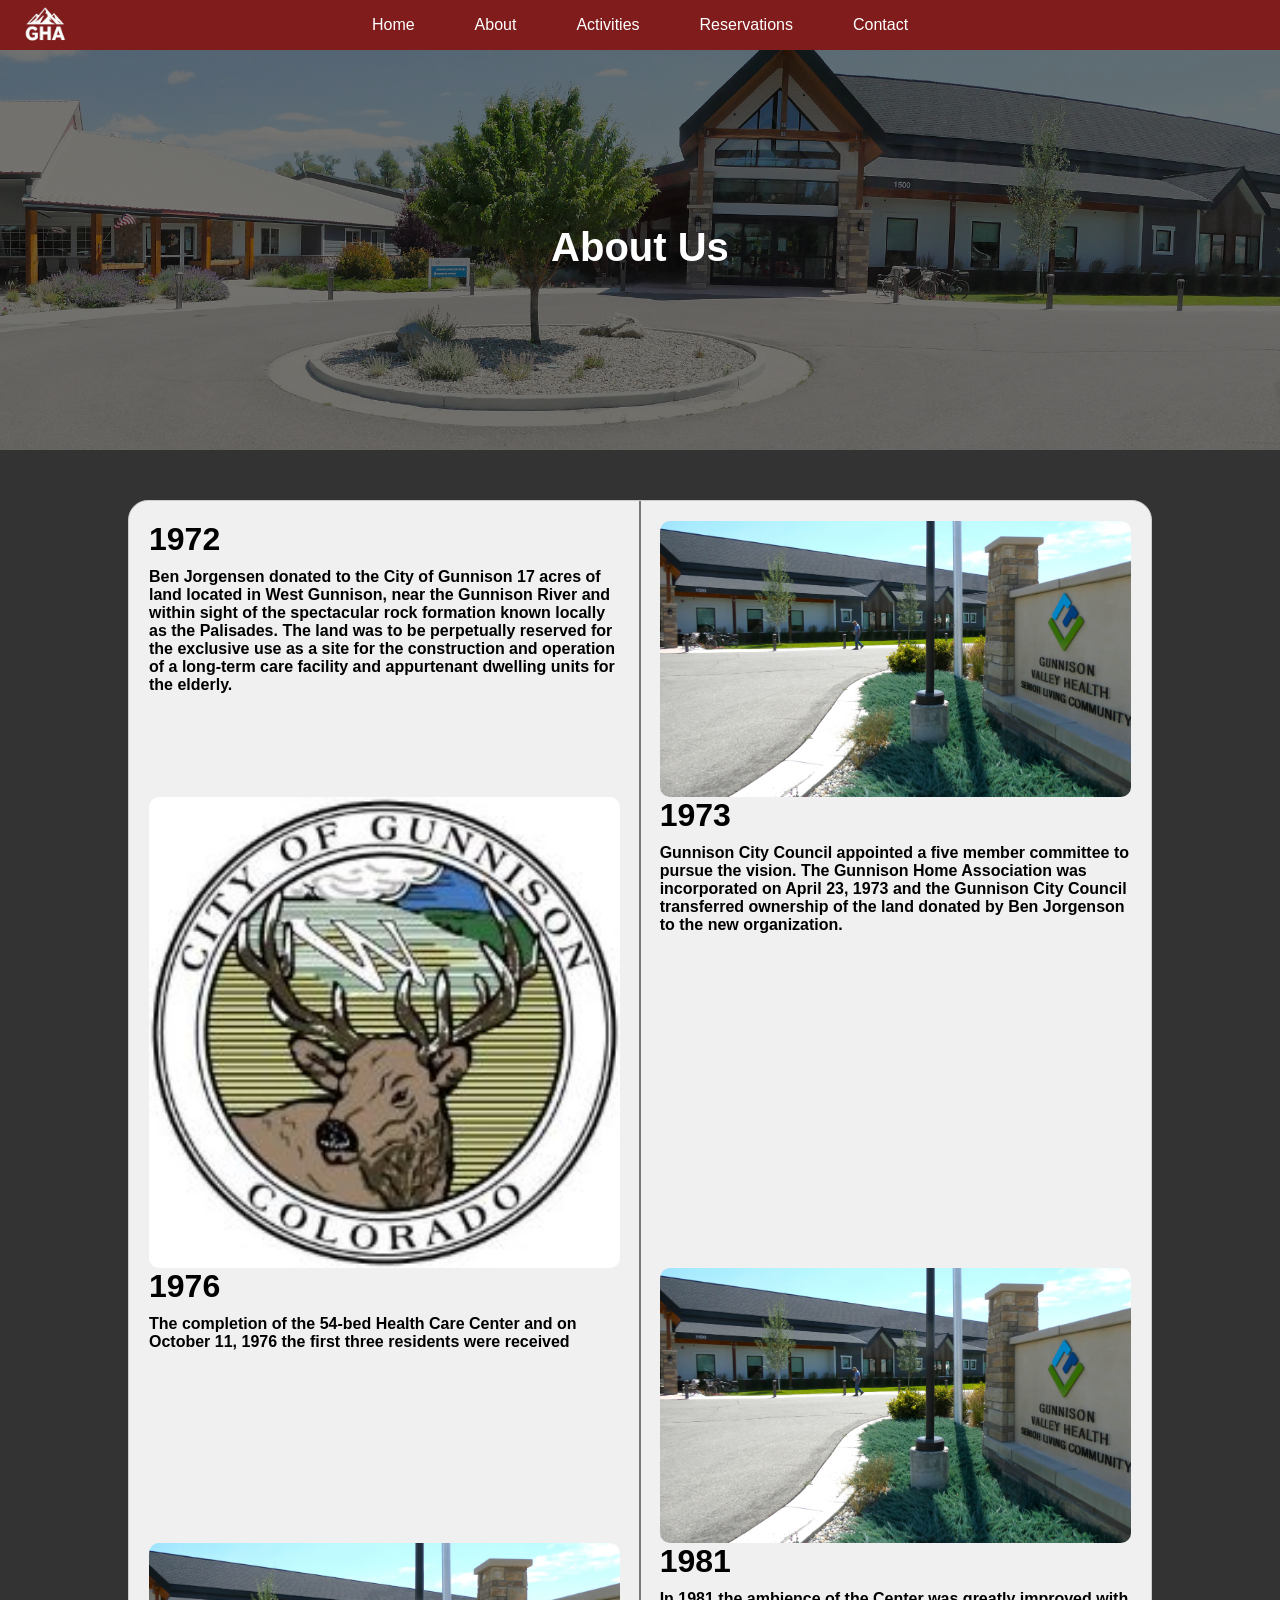
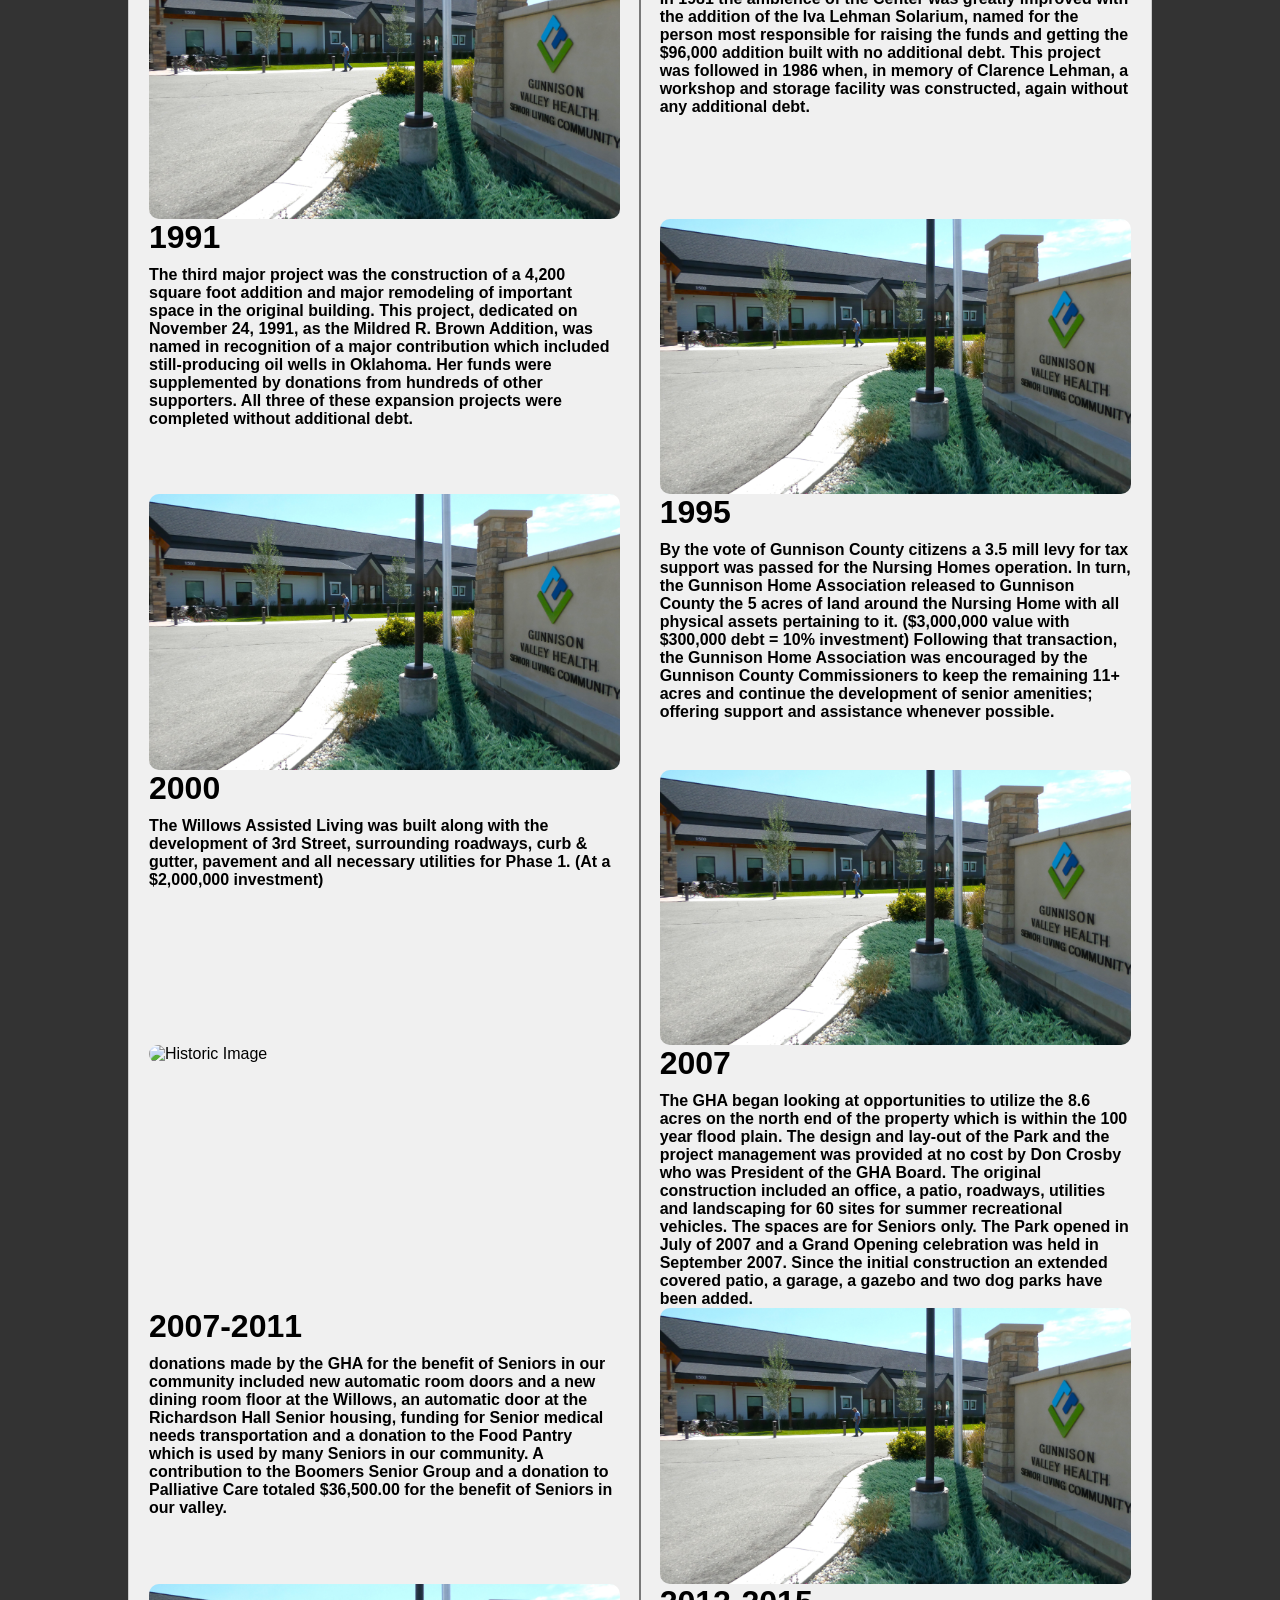
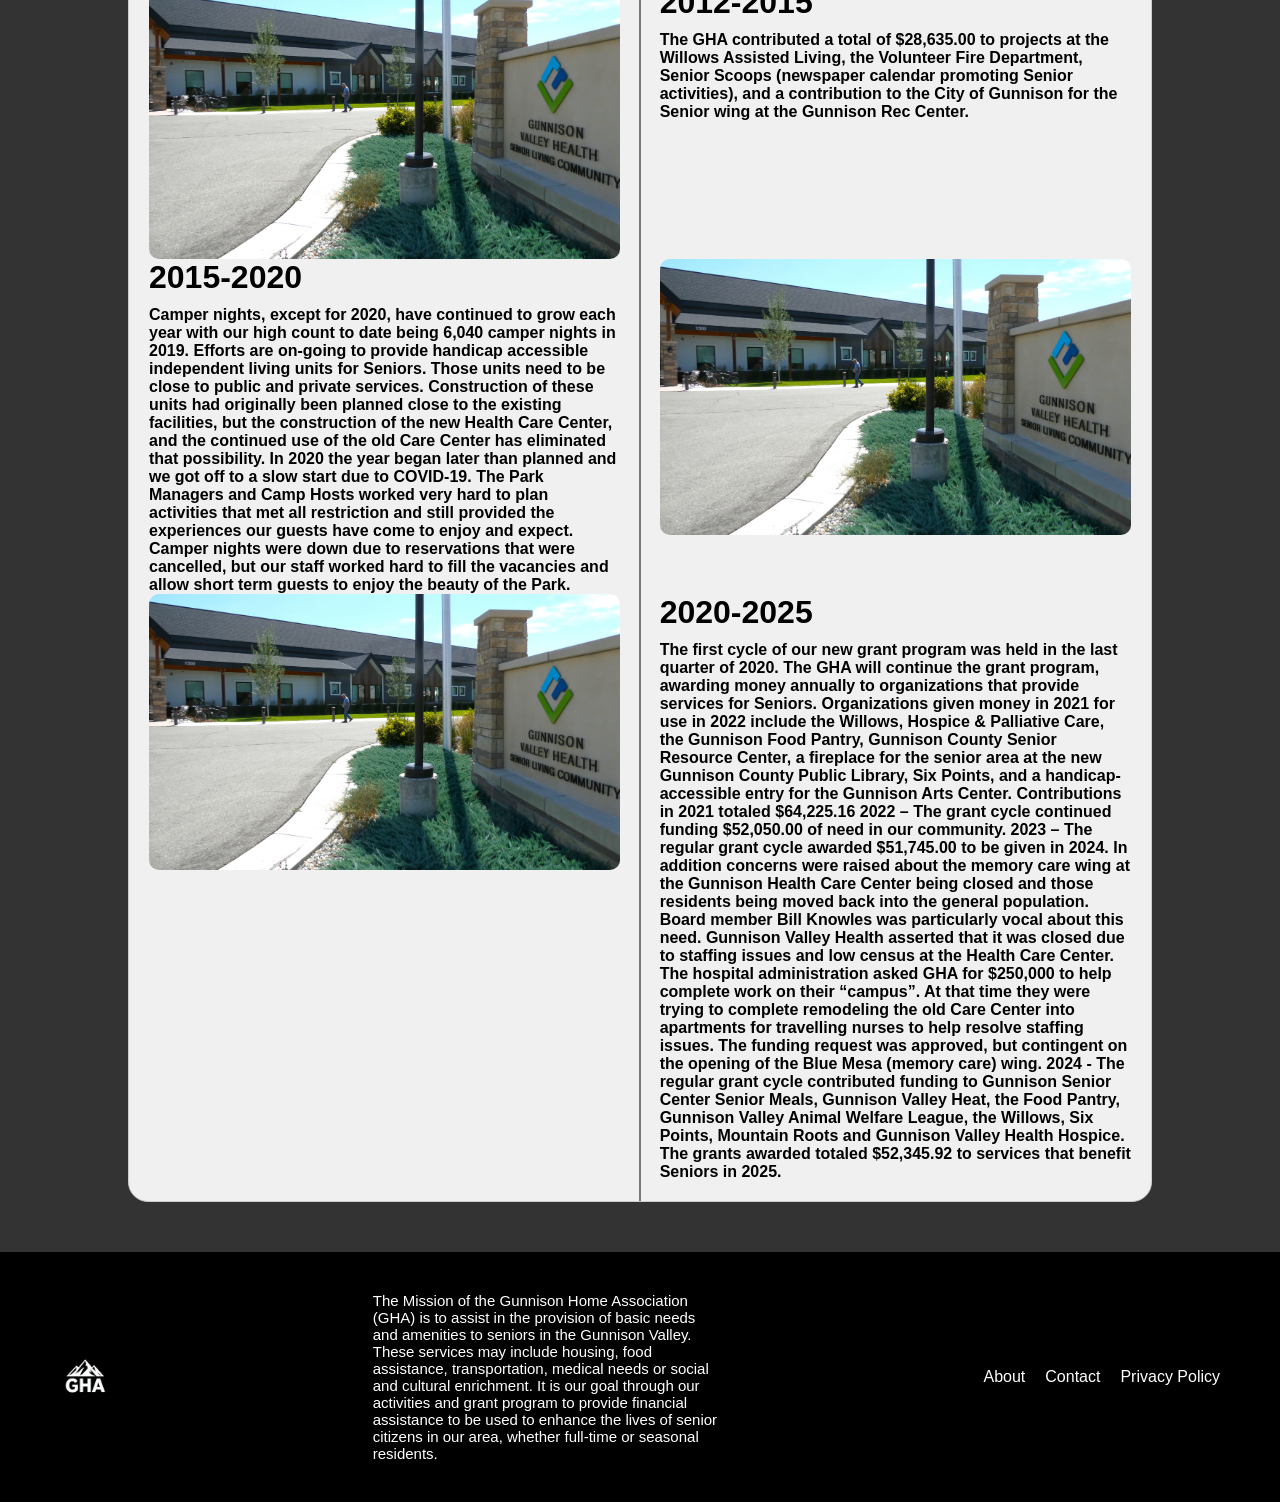
==== about.html @ 3e0f06f8 "10/15/2025 Commit Spelling" ====
<!DOCTYPE html>
<html lang="en">
<script src="script.js"></script>
<head>
  <meta charset="UTF-8" />
  <meta name="viewport" content="width=device-width, initial-scale=1.0" />
  <title>Gunnison Home Association</title>
  <link rel="stylesheet" href="aboutStyle.css" />
  
</head>
<body>

  <nav class="navLinks">
    <div class="GHA_Logo"><img id="logo" src="homePhotos/ghaLogo.png"></div>
    
    <!-- Hamburger icon (mobile only) -->
    <button class="hamburger" onclick= toggleMenu()>&#9776;</button>

    <div class="center-links">
      <a href="index.html">Home</a>
      <a href="about.html">About</a>
      <a href="activities.html">Activities</a>
      <a href="maintenance.html">Reservations</a>
      <a href="maintenance.html">Contact</a>
    </div>

  </nav>

  <div class="aboutImage">
    <script src="script.js"></script>
    <img id="scrollImg" src="aboutPhotos/aboutPic.jpg" alt="About Image">
    <div class="imageTextMiddle"><h1>About Us</h1></div>

  </div>

  <div class="history">
    <div class="center-line"></div>

    <div class="history-row">
      <div class="left-side">
        <div class="year"><h1>1972</h1></div>
        <div class="content">
          <b>
            Ben Jorgensen donated to the City of Gunnison 17 acres of land located in West Gunnison, near the Gunnison River and within sight of the spectacular rock formation known locally as the Palisades. The land was to be perpetually reserved for the exclusive use as a site for the construction and operation of a long-term care facility and appurtenant dwelling units for the elderly.
          </b>
        </div>
      </div>

      <div class="right-image">
        <img src="temp.jpg" alt="Historic Image">
      </div>
    </div>

    <div class="history-row">
      <div class="left-image">
        <img src="aboutPhotos/city_Council.jpg" alt="Gunnison City Council Image">
      </div>

      <div class="right-side">
        <div class="year"><h1>1973</h1></div>
        <div class="content">
          <b>
            Gunnison City Council appointed a five member committee to pursue the vision.  The Gunnison Home Association was incorporated on April 23, 1973 and the Gunnison City Council transferred ownership of the land donated by Ben Jorgenson to the new organization.    
          </b>
        </div>
      </div>
    </div>

    <div class="history-row">
      <div class="left-side">
        <div class="year"><h1>1976 </h1></div>
        <div class="content">
          <b>
            The completion of the 54-bed Health Care Center and on October 11, 1976 the first three residents were received
          </b>
        </div>
      </div>

      <div class="right-image">
        <img src="temp.jpg" alt="Historic Image">
      </div>
    </div>

    <div class="history-row">
      <div class="left-image">
        <img src="temp.jpg" alt="Historic Image">
      </div>

      <div class="right-side">
        <div class="year"><h1>1981</h1></div>
        <div class="content">
          <b>
            In 1981 the ambience of the Center was greatly improved with the addition of the Iva Lehman Solarium, named for the person most responsible for raising the funds and getting the $96,000 addition built with no additional debt.  This project was followed in 1986 when, in memory of Clarence Lehman, a workshop and storage facility was constructed, again without any additional debt.
          </b>
        </div>
      </div>
    </div>

    <div class="history-row">
      <div class="left-side">
        <div class="year"><h1>1991 </h1></div>
        <div class="content">
          <b>
            The third major project was the construction of a 4,200 square foot addition and major remodeling of important space in the original building.  This project, dedicated on November 24, 1991, as the Mildred R. Brown Addition, was named in recognition of a major contribution which included still-producing oil wells in Oklahoma.  Her funds were supplemented by donations from hundreds of other supporters.  All three of these expansion projects were completed without additional debt.            </b>
        </div>
      </div>

      <div class="right-image">
        <img src="temp.jpg" alt="Historic Image">
      </div>
    </div>

    <div class="history-row">
      <div class="left-image">
        <img src="temp.jpg" alt="Historic Image">
      </div>

      <div class="right-side">
        <div class="year"><h1>1995</h1></div>
        <div class="content">
          <b>
            By the vote of Gunnison County citizens a 3.5 mill levy for tax support was passed for
            the Nursing Homes operation.  In turn, the Gunnison Home Association released to
            Gunnison County the 5 acres of land around the Nursing Home with all physical assets
            pertaining to it. ($3,000,000 value with $300,000 debt = 10% investment)

            Following that transaction, the Gunnison Home Association was encouraged by the
            Gunnison County Commissioners to keep the remaining 11+ acres and continue the development of senior amenities; offering support and assistance whenever possible.
          </b>
        </div>
      </div>
    </div>

    <div class="history-row">
      <div class="left-side">
        <div class="year"><h1>2000 </h1></div>
        <div class="content">
          <b>
            The Willows Assisted Living was built along with the development of 3rd Street,
            surrounding roadways, curb & gutter, pavement and all necessary utilities for Phase 1. (At a $2,000,000 investment)
          </b>
        </div>
      </div>

      <div class="right-image">
        <img src="aboutPhotos/assisted_living.jpg" alt="Historic Image">
      </div>
    </div>

    <div class="history-row">
      <div class="left-image">
        <img src="aboutPhotos/rv_park.jpg" alt="Historic Image">
      </div>

      <div class="right-side">
        <div class="year"><h1>2007</h1></div>
        <div class="content">
          <b>
            The GHA began looking at opportunities to utilize the 8.6 acres on the north end of the property which is within the 100 year flood plain.  The design and lay-out of the Park and the project management was provided at no cost by Don Crosby who was President of the GHA Board.  The original construction included an office, a patio, roadways, utilities and landscaping for 60 sites for summer recreational vehicles.  The spaces are for Seniors only.   The Park opened in July of 2007 and a Grand Opening celebration was held in September 2007.  Since the initial construction an extended covered patio, a garage, a gazebo and two dog parks have been added.             
          </b>
        </div>
      </div>
    </div>

    <div class="history-row">
      <div class="left-side">
        <div class="year"><h1>2007-2011 </h1></div>
        <div class="content">
          <b>
            donations made by the GHA for the benefit of Seniors in our community included new automatic room doors and a new dining room floor at the Willows, an automatic door at the Richardson Hall Senior housing, funding for Senior medical needs transportation and a donation to the Food Pantry which is used by many Seniors in our community.  A contribution to the Boomers Senior Group and a donation to Palliative Care totaled $36,500.00 for the benefit of Seniors in our valley.

          </b>
        </div>
      </div>
      <div class="right-image">
        <img src="temp.jpg" alt="Historic Image">
      </div>
    </div>

    <div class="history-row">
      <div class="left-image">
        <img src="temp.jpg" alt="Historic Image">
      </div>

      <div class="right-side">
        <div class="year"><h1>2012-2015</h1></div>
        <div class="content">
          <b>
            The GHA contributed a total of $28,635.00 to projects at the Willows Assisted Living,  the Volunteer Fire Department, Senior Scoops (newspaper calendar promoting Senior activities), and a contribution to the City of Gunnison for the Senior wing at the Gunnison Rec Center.          </b>
        </div>
      </div>
    </div>

    <div class="history-row">
      <div class="left-side">
        <div class="year"><h1>2015-2020</h1></div>
        <div class="content">
          <b>
            Camper nights, except for 2020, have continued to grow each year with our high count to date being 6,040 camper nights in 2019.

            Efforts are on-going to provide handicap accessible independent living units for Seniors.  Those units need to be close to public and private services.  Construction of these units had originally been planned close to the existing facilities, but the construction of the new Health Care Center, and the continued use of the old Care Center has eliminated that possibility.

            In 2020 the year began later than planned and we got off to a slow start due to COVID-19.  The Park Managers and Camp Hosts worked very hard to plan activities that met all restriction and still provided the experiences our guests have come to enjoy and expect.  Camper nights were down due to reservations that were cancelled, but our staff worked hard to fill the vacancies and allow short term guests to enjoy the beauty of the Park.

          </b>
        </div>
      </div>

      <div class="right-image">
        <img src="temp.jpg" alt="Historic Image">
      </div>
    </div>

    <div class="history-row">
      <div class="left-image">
        <img src="temp.jpg" alt="Historic Image">
      </div>

      <div class="right-side">
        <div class="year"><h1>2020-2025</h1></div>
        <div class="content">
          <b>
            The first cycle of our new grant program was held in the last quarter of 2020.  The GHA will continue the grant program, awarding money annually to organizations that provide services for Seniors.  Organizations given money in 2021 for use in 2022 include the Willows, Hospice & Palliative Care, the Gunnison Food Pantry, Gunnison County Senior Resource Center, a fireplace for the senior area at the new Gunnison County Public Library, Six Points, and a handicap-accessible entry for the Gunnison Arts Center.  Contributions in 2021 totaled $64,225.16

            2022 – The grant cycle continued funding $52,050.00 of need in our community.

            2023 – The regular grant cycle awarded $51,745.00 to be given in 2024.

            In addition concerns were raised about the memory care wing at the Gunnison Health Care Center being closed and those residents being moved back into the general population.  Board member Bill Knowles was particularly vocal about this need.  Gunnison Valley Health asserted that it was closed due to staffing issues and low census at the Health Care Center.  The hospital administration asked GHA for $250,000 to help complete work on their “campus”.  At that time they were trying to complete remodeling the old Care Center into apartments for travelling nurses to help resolve staffing issues.  The funding request was approved, but contingent on the opening of the Blue Mesa (memory care) wing.

            2024 - The regular grant cycle contributed funding to Gunnison Senior Center Senior Meals, Gunnison Valley Heat, the Food Pantry, Gunnison Valley Animal Welfare League, the Willows, Six Points, Mountain Roots and Gunnison Valley Health Hospice.  The grants awarded totaled $52,345.92 to services that benefit Seniors in 2025.

          </b>
        </div>
      </div>
    </div>

    

  </div>

 <!-- Footer Section -->
  <footer class="site-footer">
    <div class="footer-content">
      <div class="footer-logo">
        <img src="homePhotos/ghaLogo.png" alt="Logo" />
      </div>
      <div class="footer-text">
        <p>The Mission of the Gunnison Home Association (GHA) is to assist in the provision of basic needs and amenities to seniors in the Gunnison Valley. These services may include housing, food assistance, transportation, medical needs or social and cultural enrichment. It is our goal through our activities and grant program to provide financial assistance to be used to enhance the lives of senior citizens in our area, whether full-time or seasonal residents.
        </p>
      </div>
      <div class="footer-links">
        <a href="#">About</a>
        <a href="#">Contact</a>
        <a href="#">Privacy Policy</a>
      </div>
    </div>
  </footer>



</body>
---- aboutStyle.css ----
/* Reset */
* {
  box-sizing: border-box;
  margin: 0;
  padding: 0;
}

body {
  background-color: rgba(0, 0, 0, 0.8);
}

html, body {
  max-width: 100%;
  overflow-x: hidden; 
  font-family: Arial, sans-serif;
}

/* NAVIGATION */
.navLinks {
  background-color: #811c1c;
  position: fixed;
  top: 0;
  width: 100%;
  z-index: 1000;

  display: flex;
  align-items: center;
  justify-content: space-between;
  padding: 0 20px;
}

.GHA_Logo #logo {
  width: 50px;
  height: auto;
  display: block;
}

/* Hamburger Button */
.hamburger {
  display: none;
  font-size: 30px;
  color: white;
  cursor: pointer;
  background: none;
  border: none;
  outline: none;
  transition: background-color 0.3s;
}

/* Center nav links (desktop) */
.center-links {
  position: absolute;
  left: 50%;
  transform: translateX(-50%);
  display: flex;
  gap: 20px;
}

.center-links a {
  color: #fff;
  padding: 14px 20px;
  text-decoration: none;
  transition: background-color 0.3s;
}

.center-links a:hover, button:hover {
  background-color: #db2f2f;
}

.standardButton {
  background-color: #811c1c;
  color: black;
  border: 2px solid rgb(0, 0, 0);
  padding: 10px 10px;
  text-align: center;
  text-decoration: none;
  display: inline-block;
  border-radius: 10px; /* Rounds all corners by 10 pixels */
}

.standardButton:hover {
  background-color: #db2f2f;

}

/* ABOUT IMAGE */
#scrollImage,
.aboutImage {
  width: 100%;   
  height: auto;
  display: block;
}

#scrollImg.hidden {
  opacity: 0;
  pointer-events: none;
}

.aboutImage {
  height: 50vh;
  overflow: hidden;
  margin-top: 0;
  text-align: center;
  color: #fff;
  background: black;
  position: relative;
}

.aboutImage img {
  opacity: 0.5;
  width: 100%;   
  height: 100%;
  object-fit: cover;
  display: block;
}

/* Overlay text */
.imageTextMiddle {
  position:absolute;
  top: 50%;
  text-align: center;
  width: 100%;
  font-size: 20px;
}
.history {
  position: relative;
  width: 80%;
  margin: 50px auto;
  padding: 20px;
  background-color: #f0f0f0;
  border: 1px solid #ccc;
  overflow: hidden;
  border-radius: 20px;
}

.center-line {
  position: absolute;
  top: 0;
  bottom: 0;
  left: 50%;
  width: 1px;
  background-color: black;
  transform: translateX(-50%);
}

.history-row {
  display: flex;
  justify-content: space-between;
  align-items: flex-start;
}

.left-side,.right-side {
  width: 48%;
  display: flex;
  flex-direction: column;
  gap: 10px;
}

.right-image, .left-image {
  width: 48%;
  
}

.right-image img, .left-image img {
  width: 100%;
  height: auto;
  
  display: block;
  border-radius: 10px;
}

.left-image img {

  margin: auto;
}


.year h1 {
  margin: 0;
}
/* Footer Styling */
.site-footer {
  background-color: #000;
  color: #fff;
  padding: 40px 60px;
}

.footer-content {
  max-width: 100%;
  margin: 1 auto;
  display: flex;
  justify-content: space-between;
  align-items: center;
  flex-wrap: wrap;
}

.footer-logo img {
  height: 50px;
  width: auto;
  float: left;
}

.footer-text {
  font-size: 15px;
  width: 30%;
  float: left;
}

.footer-links {
  display: flex;
  text-align: center;
  gap: 20px;
}

.footer-links a {
  color: #fff;
  text-decoration: none;
  transition: color 0.3s;
}

.footer-links a:hover {
  color: #aaa;
}

/* Footer Mobile */
@media (max-width: 600px) {
  .footer-content {
    flex-direction: column;
    text-align: center;
  }

  .footer-links {
    margin-top: 20px;
    flex-direction: column;
    gap: 10px;
  }
}

/* ======= MOBILE NAV MENU ======= */
@media (max-width: 768px) {
  .navLinks {
    flex-direction: row;
    justify-content: space-between;
    align-items: center;
  }

  .center-links {
    display: none;
    flex-direction: column;
    align-items: center;
    position: static;
    transform: none;
    width: 100%;
    background-color: #811c1c;
    padding: 10px 0;
  }

  .center-links.show {
    display: flex;
  }

  .center-links a {
    padding: 10px;
    width: 100%;
    text-align: center;
  }

  .hamburger {
    display: block;
  }
}
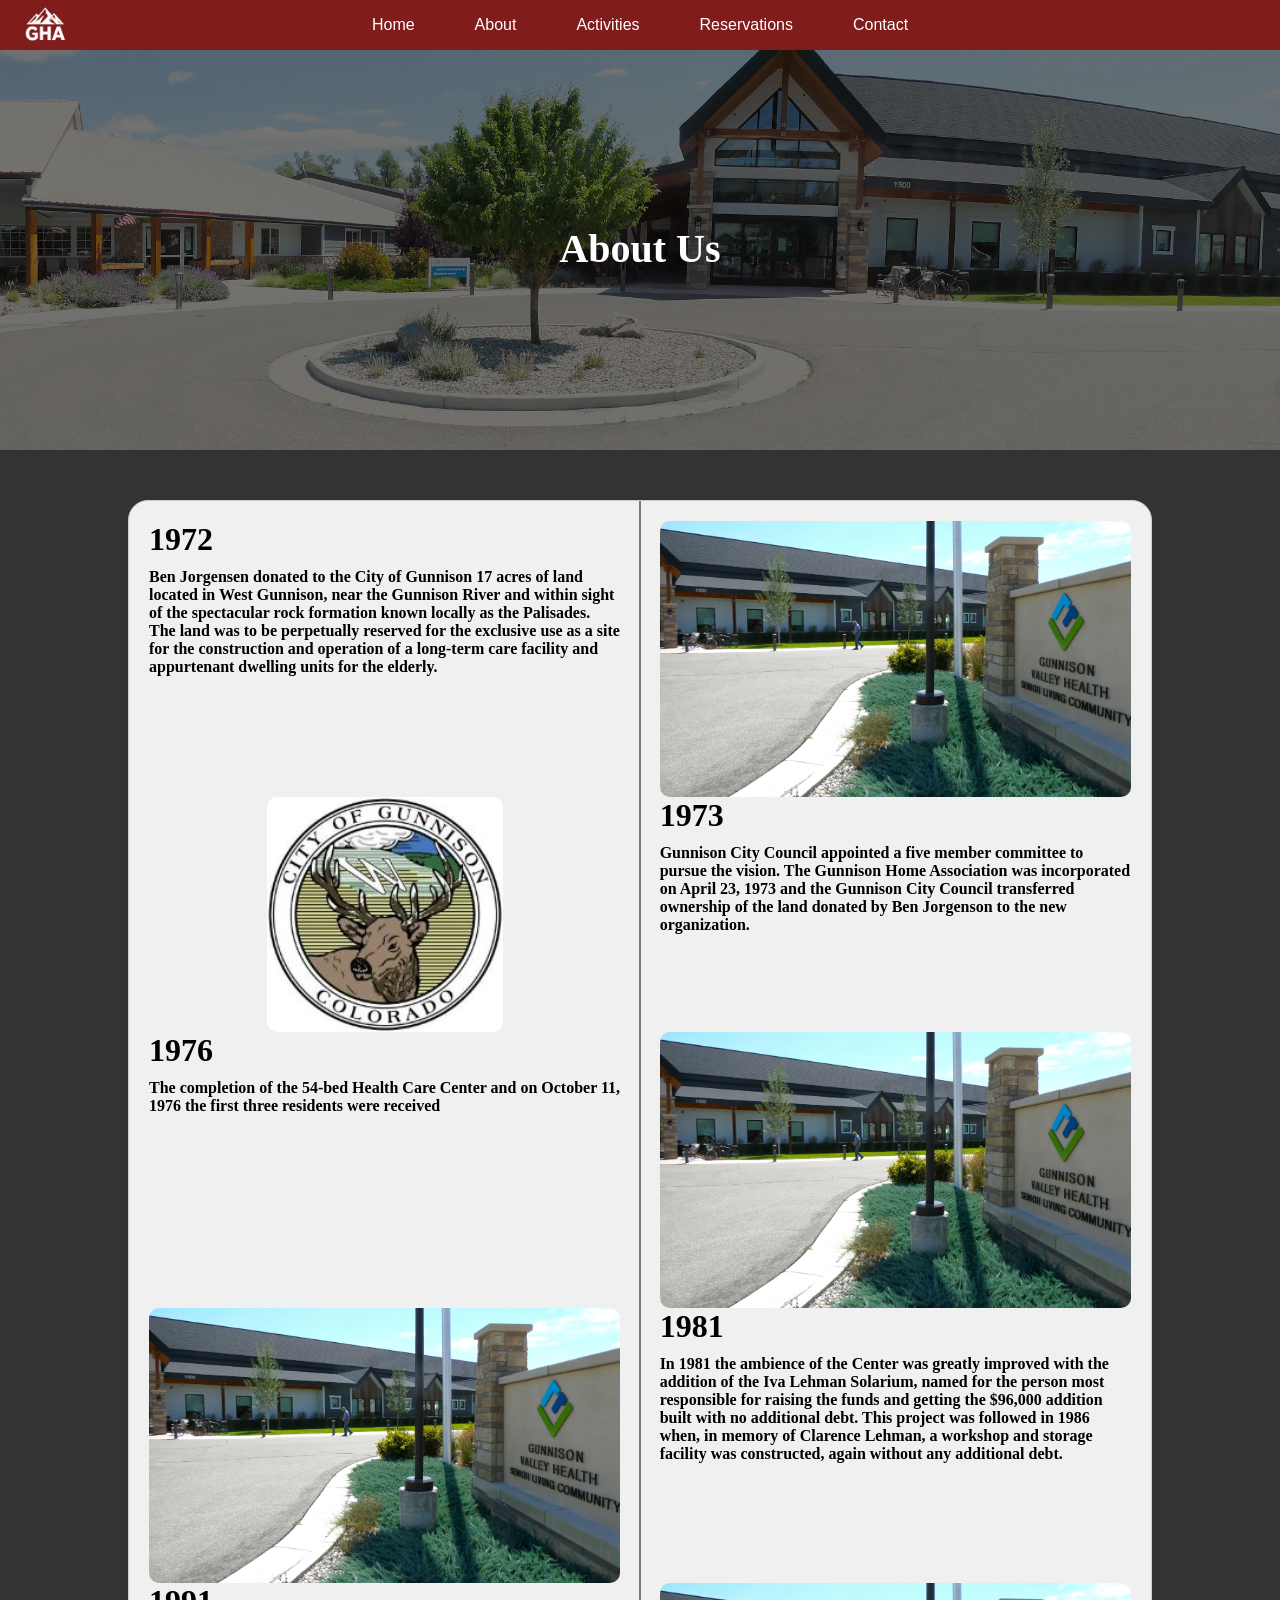
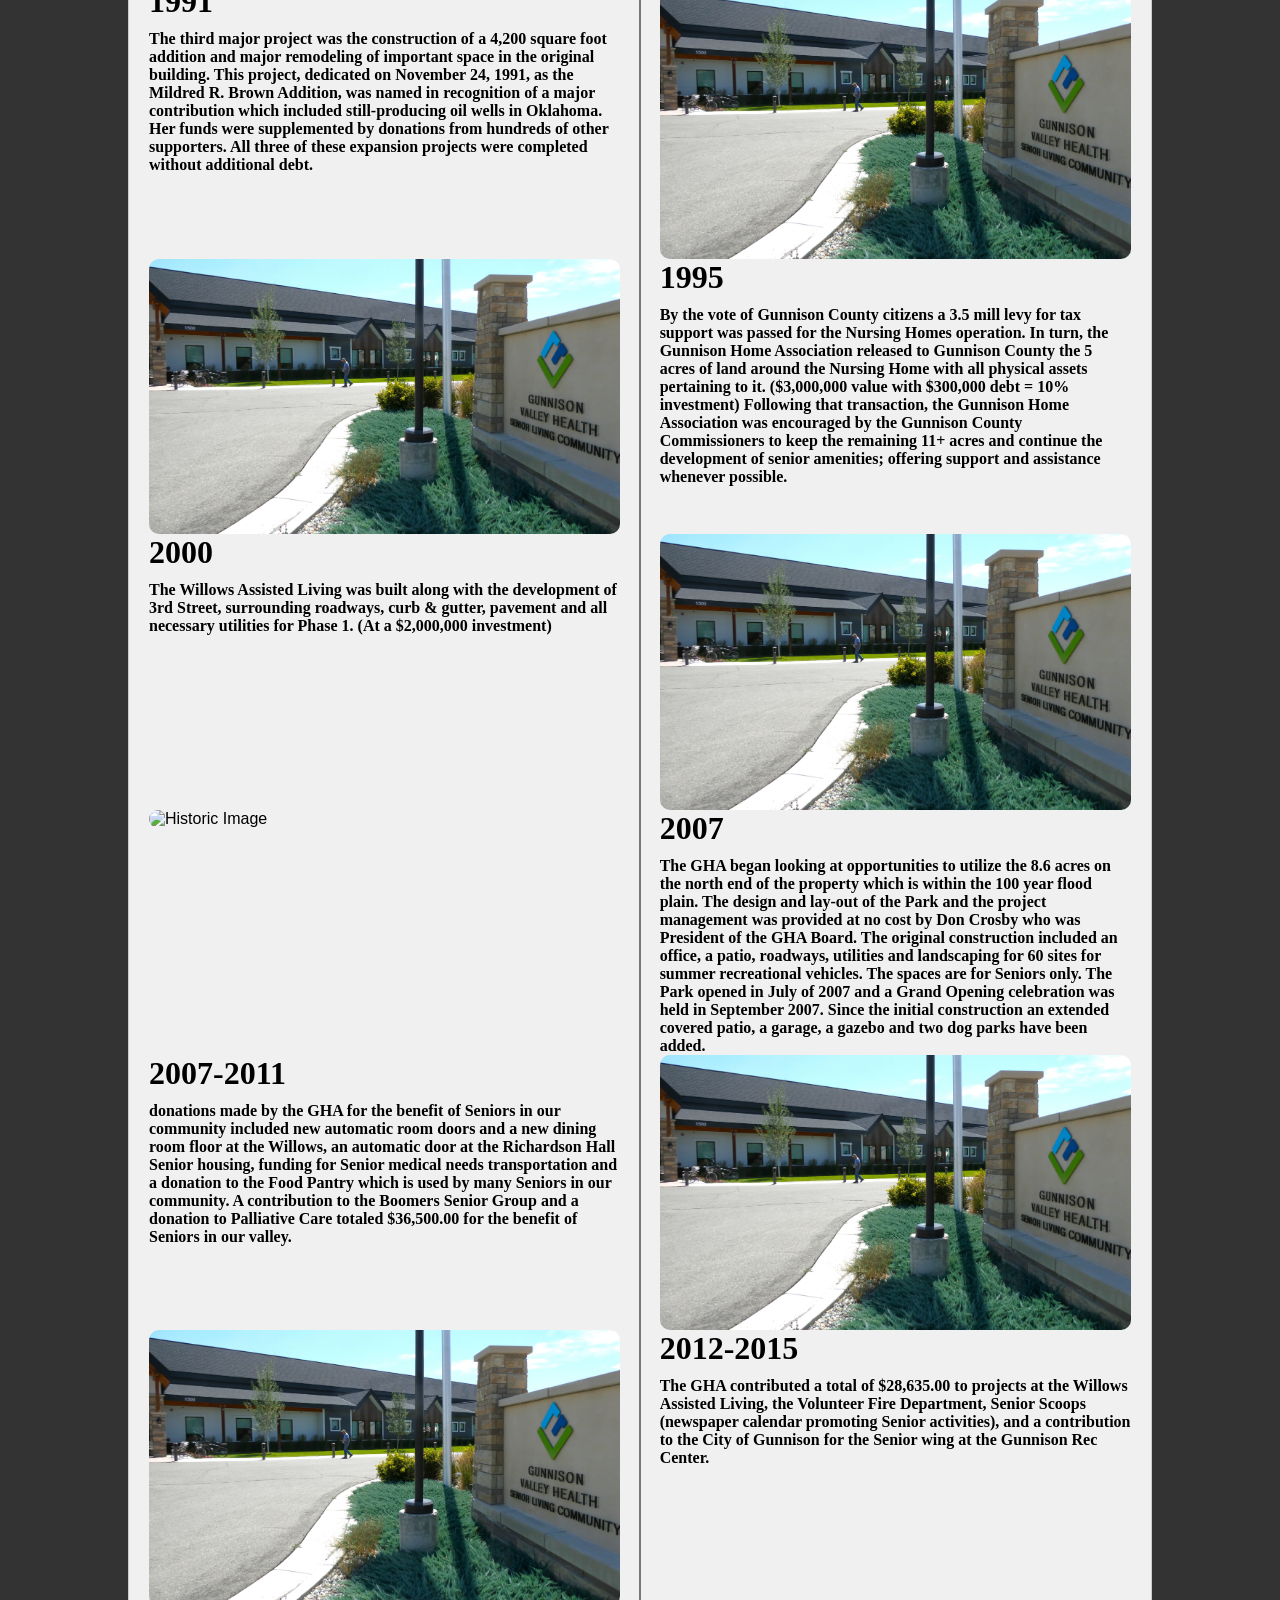
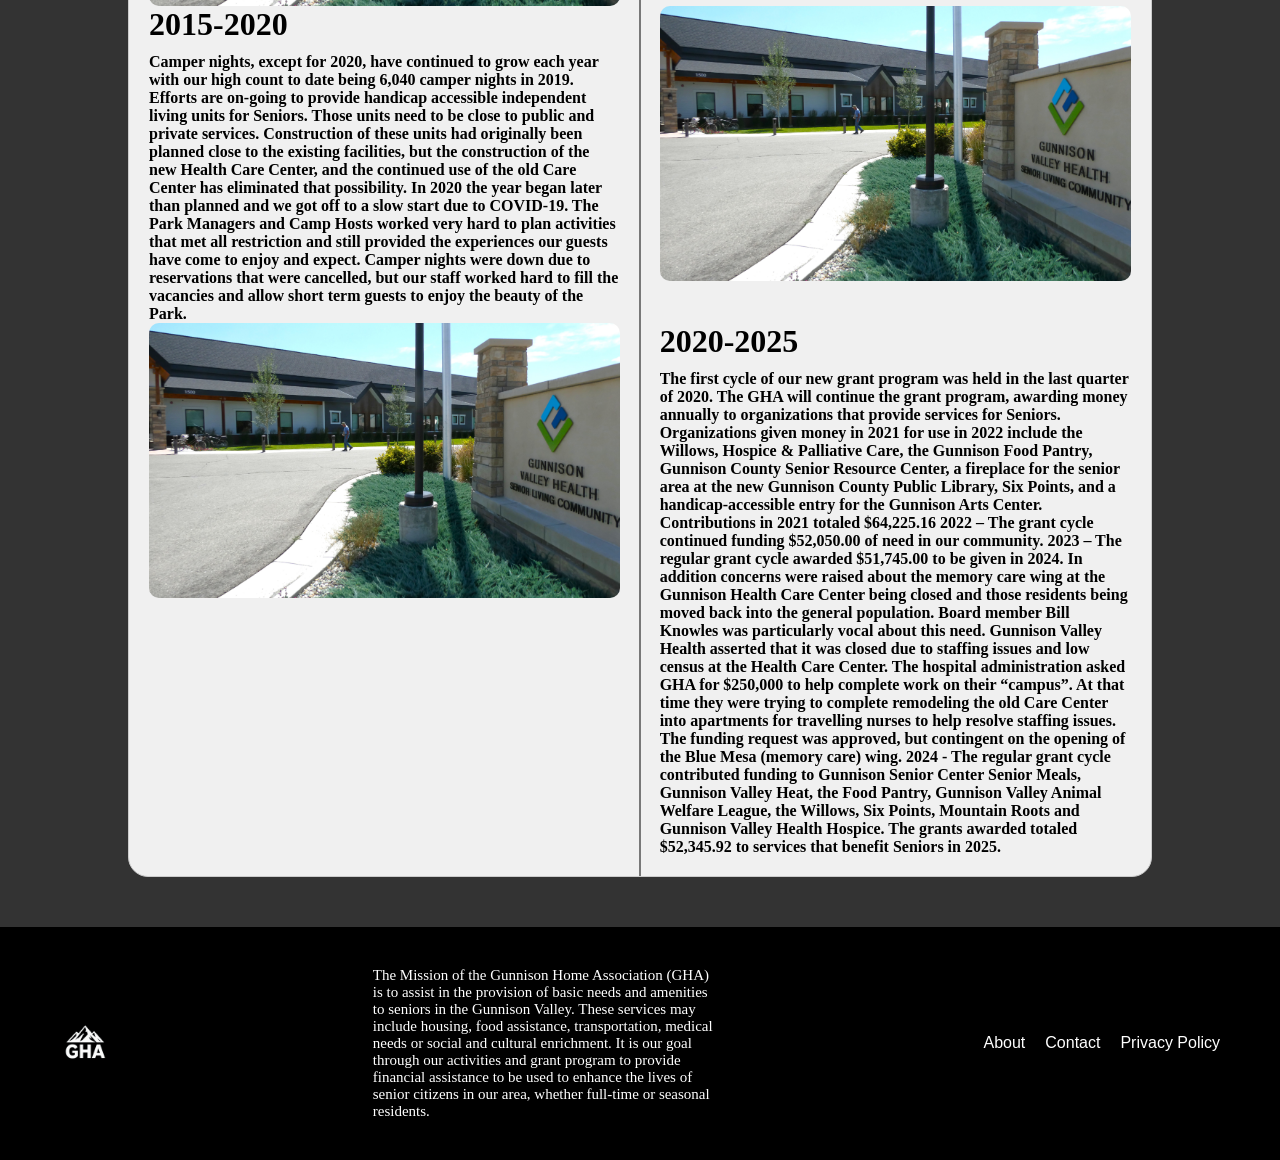
==== commit f1fea4b6: "Updated activities and added slide show to homepage" ====
--- a/about.html
+++ b/about.html
@@ -53,7 +53,7 @@
 
     <div class="history-row">
       <div class="left-image">
-        <img src="aboutPhotos/city_Council.jpg" alt="Gunnison City Council Image">
+        <img src="aboutPhotos/city_Council.jpg" alt="Gunnison City Council Image" style="width:50%;">
       </div>
 
       <div class="right-side">
--- a/aboutStyle.css
+++ b/aboutStyle.css
@@ -7,6 +7,10 @@
 
 body {
   background-color: rgba(0, 0, 0, 0.8);
+}
+b,p,h1{
+  font-family:'Times New Roman', Times, serif;
+  
 }
 
 html, body {
@@ -163,7 +167,7 @@
 
 .right-image img, .left-image img {
   width: 100%;
-  height: auto;
+  /* height: auto; */
   
   display: block;
   border-radius: 10px;
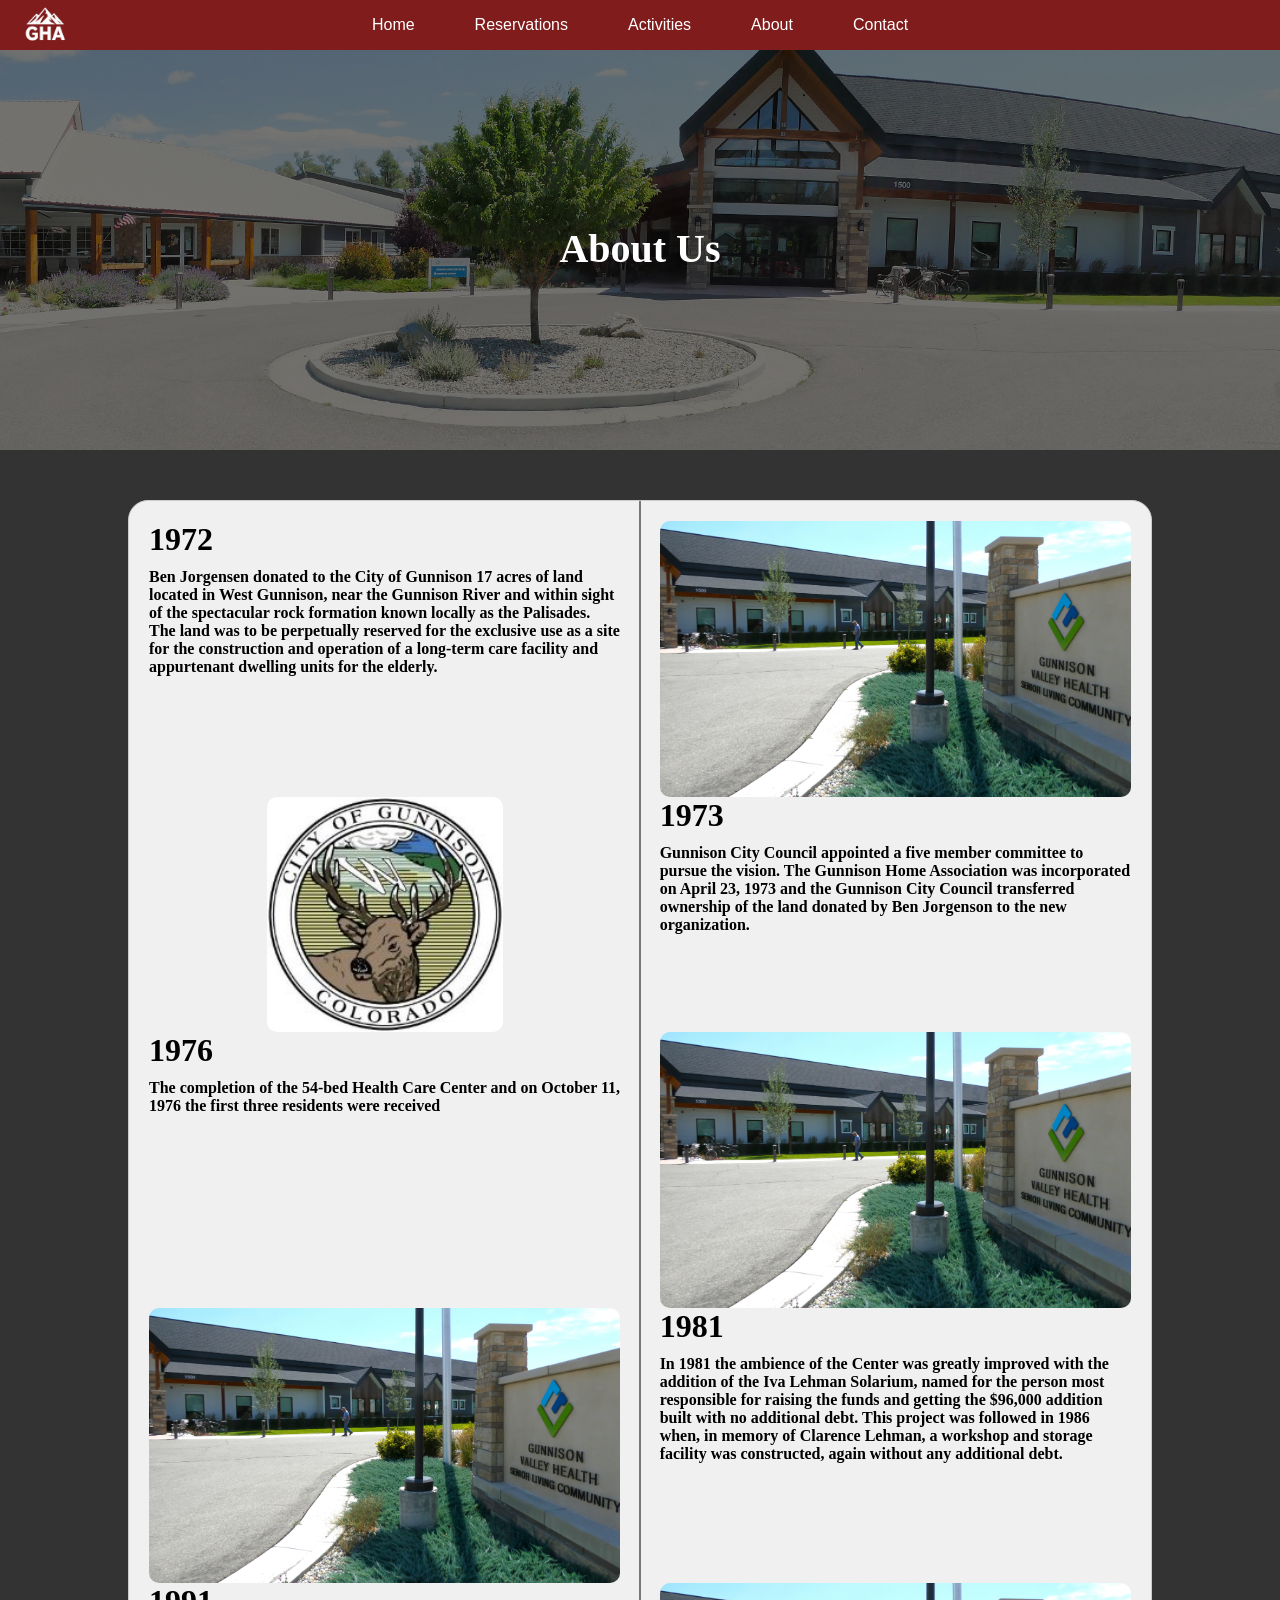
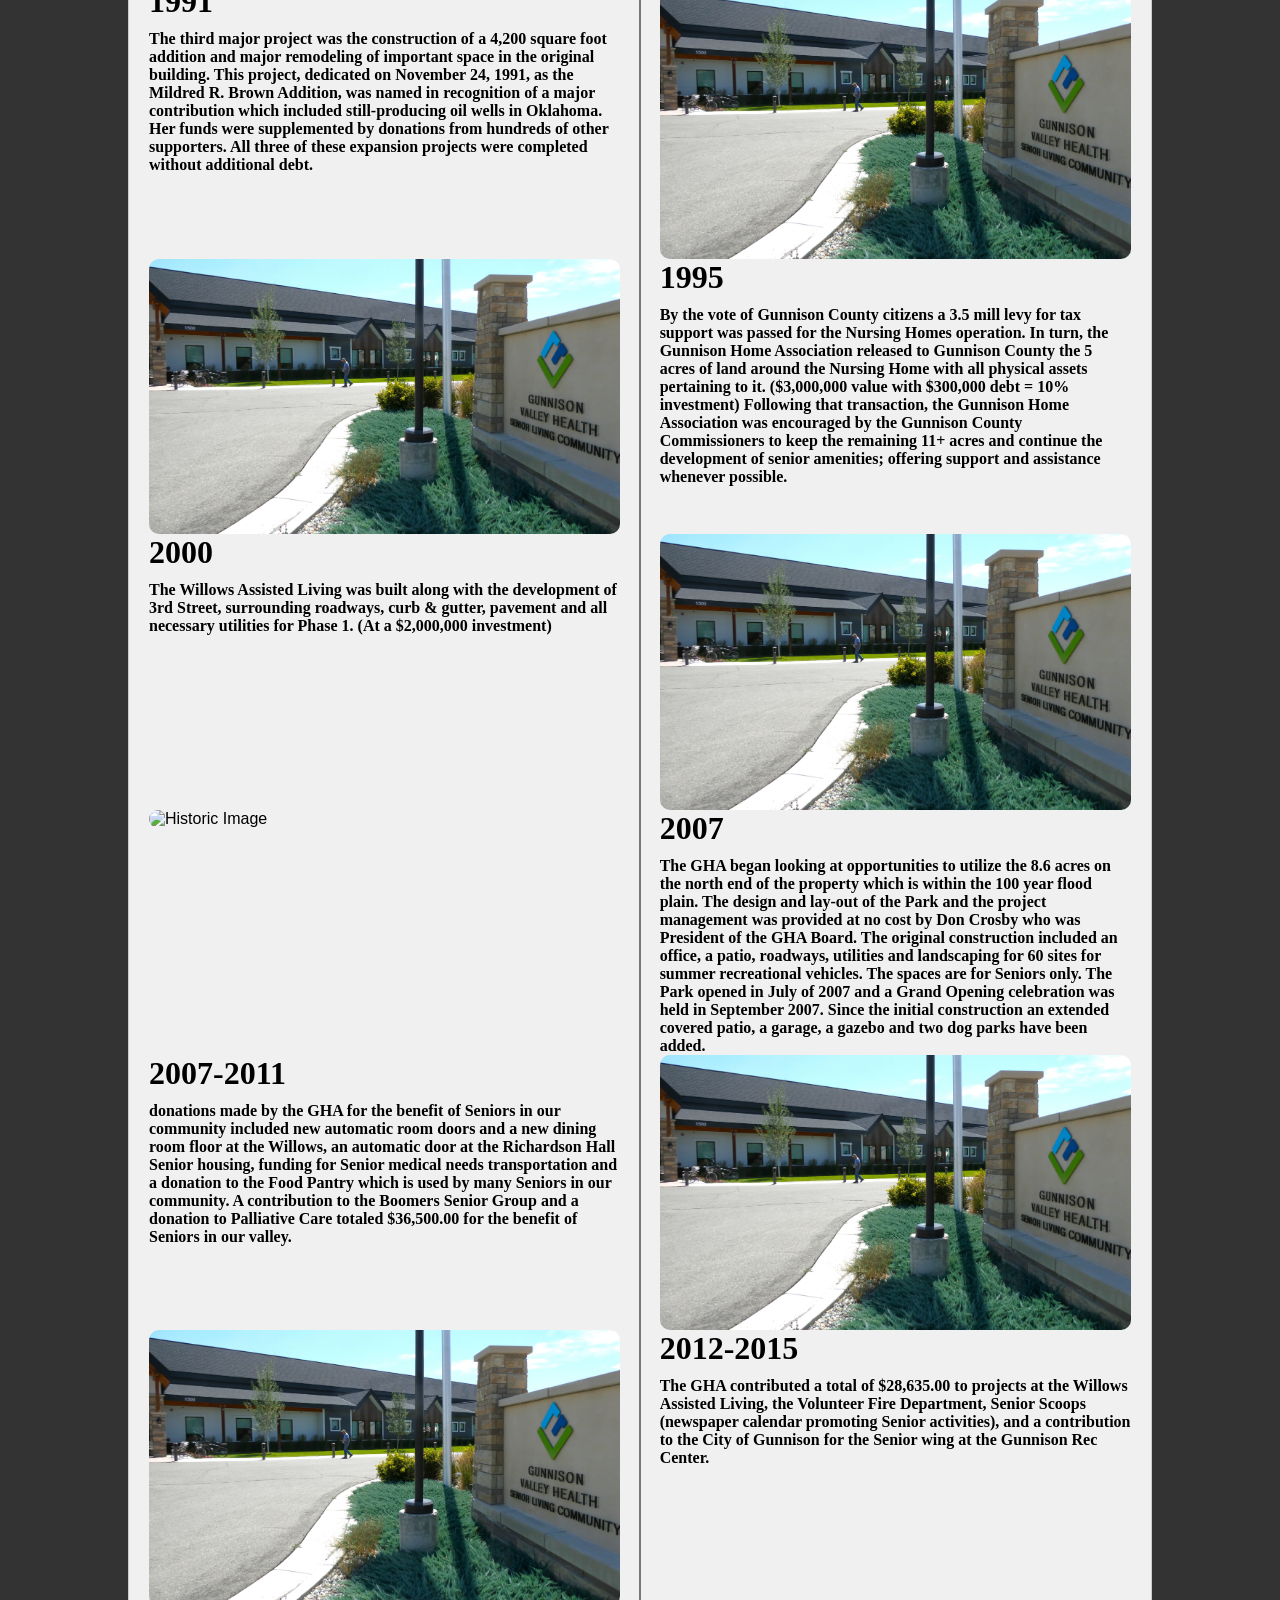
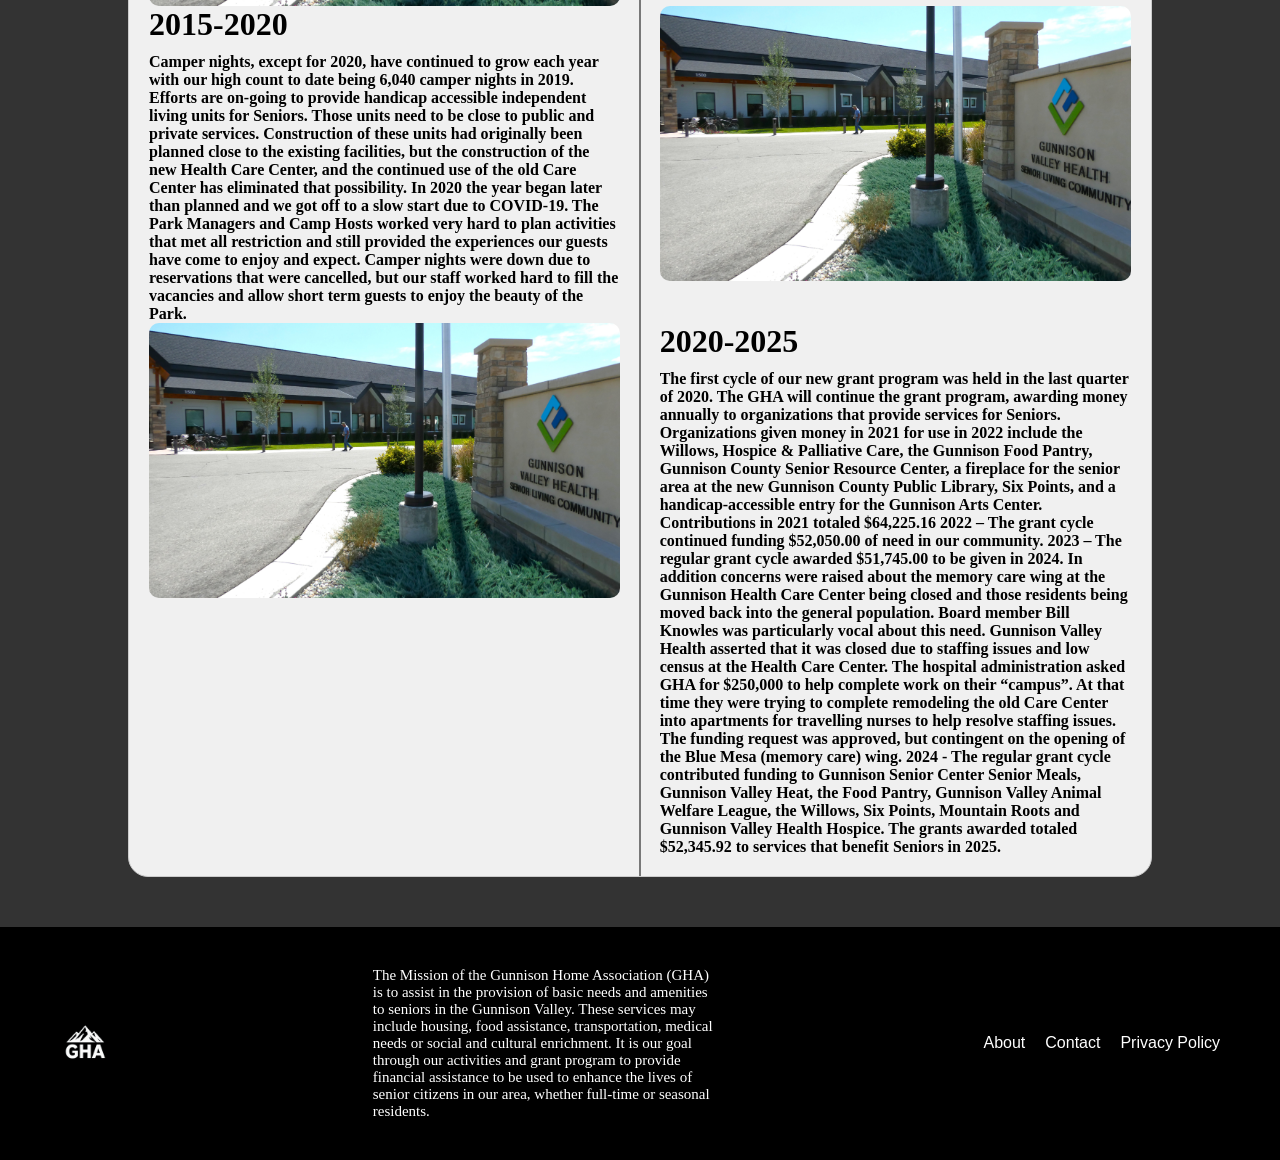
==== commit 5e43d268: "Updated reservation page and styling" ====
--- a/about.html
+++ b/about.html
@@ -4,7 +4,7 @@
 <head>
   <meta charset="UTF-8" />
   <meta name="viewport" content="width=device-width, initial-scale=1.0" />
-  <title>Gunnison Home Association</title>
+  <title>Gunnison Home Association About</title>
   <link rel="stylesheet" href="aboutStyle.css" />
   
 </head>
@@ -18,9 +18,9 @@
 
     <div class="center-links">
       <a href="index.html">Home</a>
+      <a href="reservation.html">Reservations</a>
+      <a href="activities.html">Activities</a>
       <a href="about.html">About</a>
-      <a href="activities.html">Activities</a>
-      <a href="maintenance.html">Reservations</a>
       <a href="maintenance.html">Contact</a>
     </div>
 
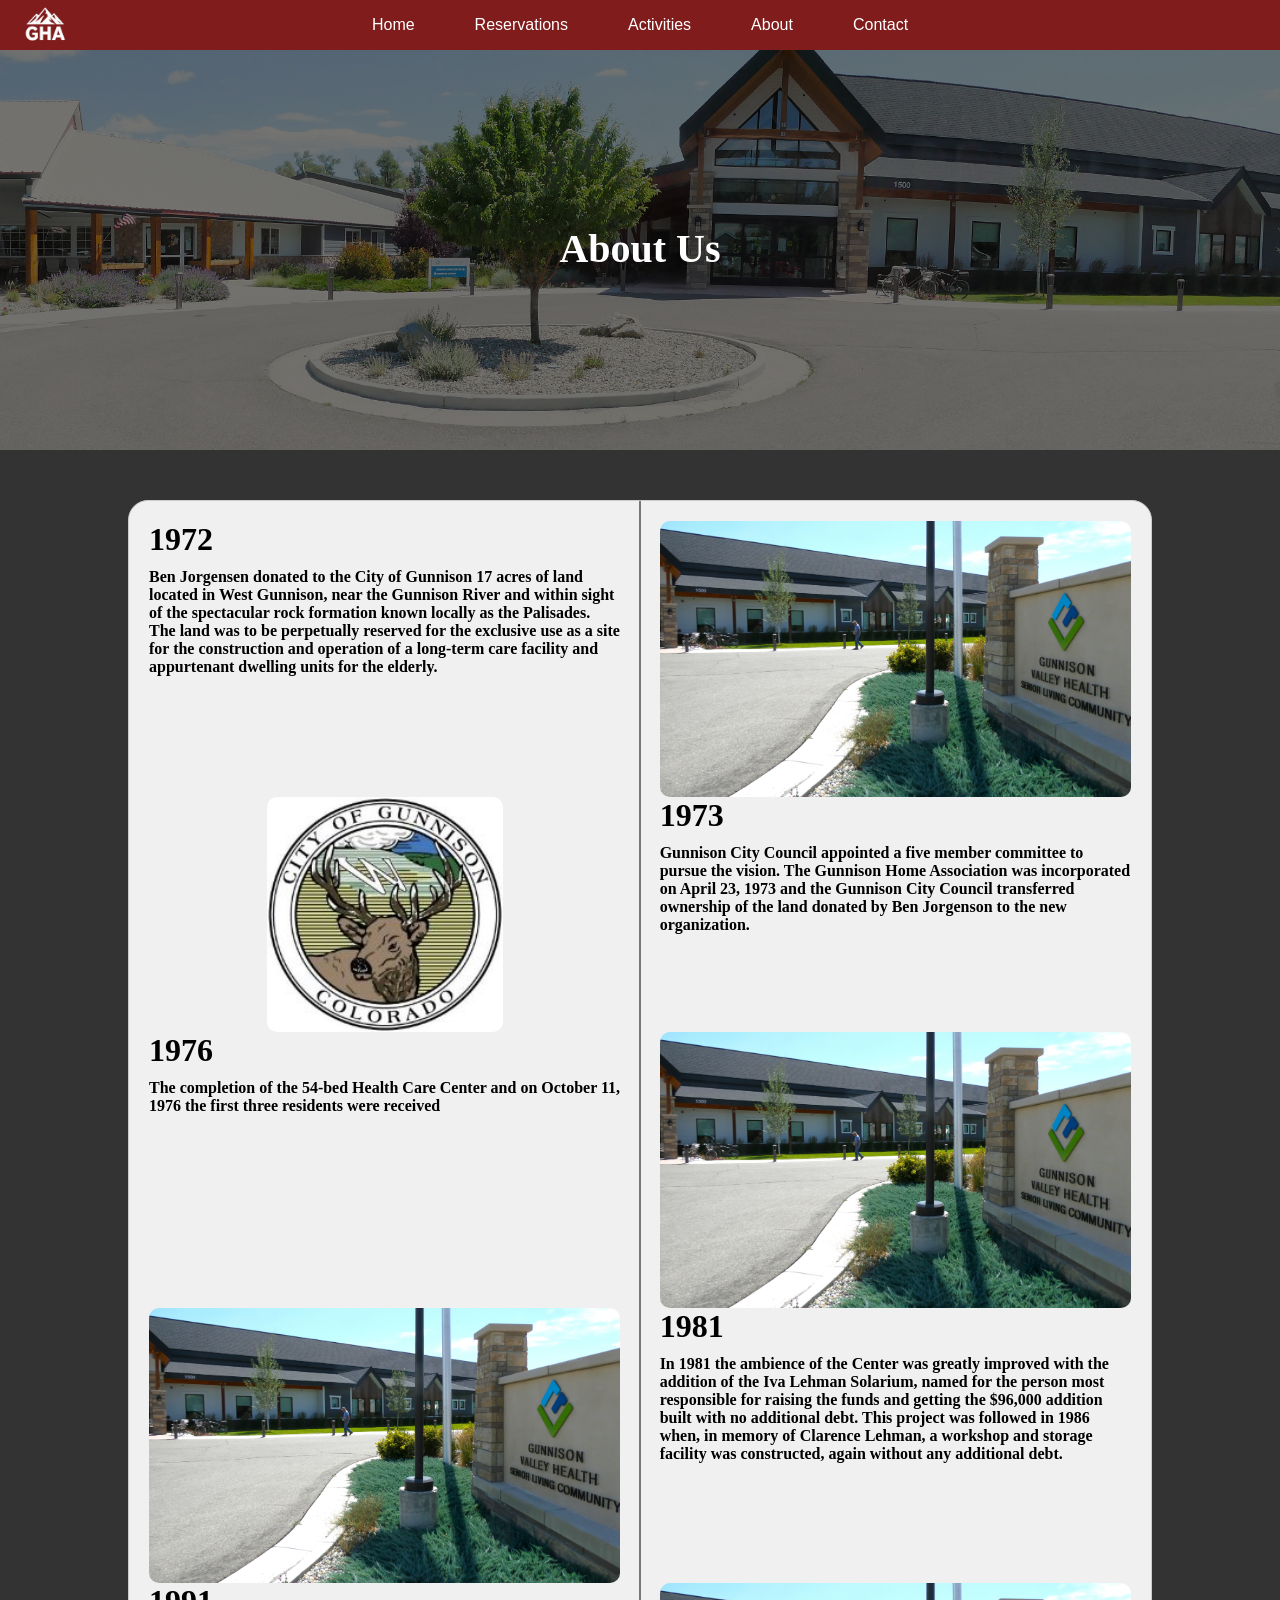
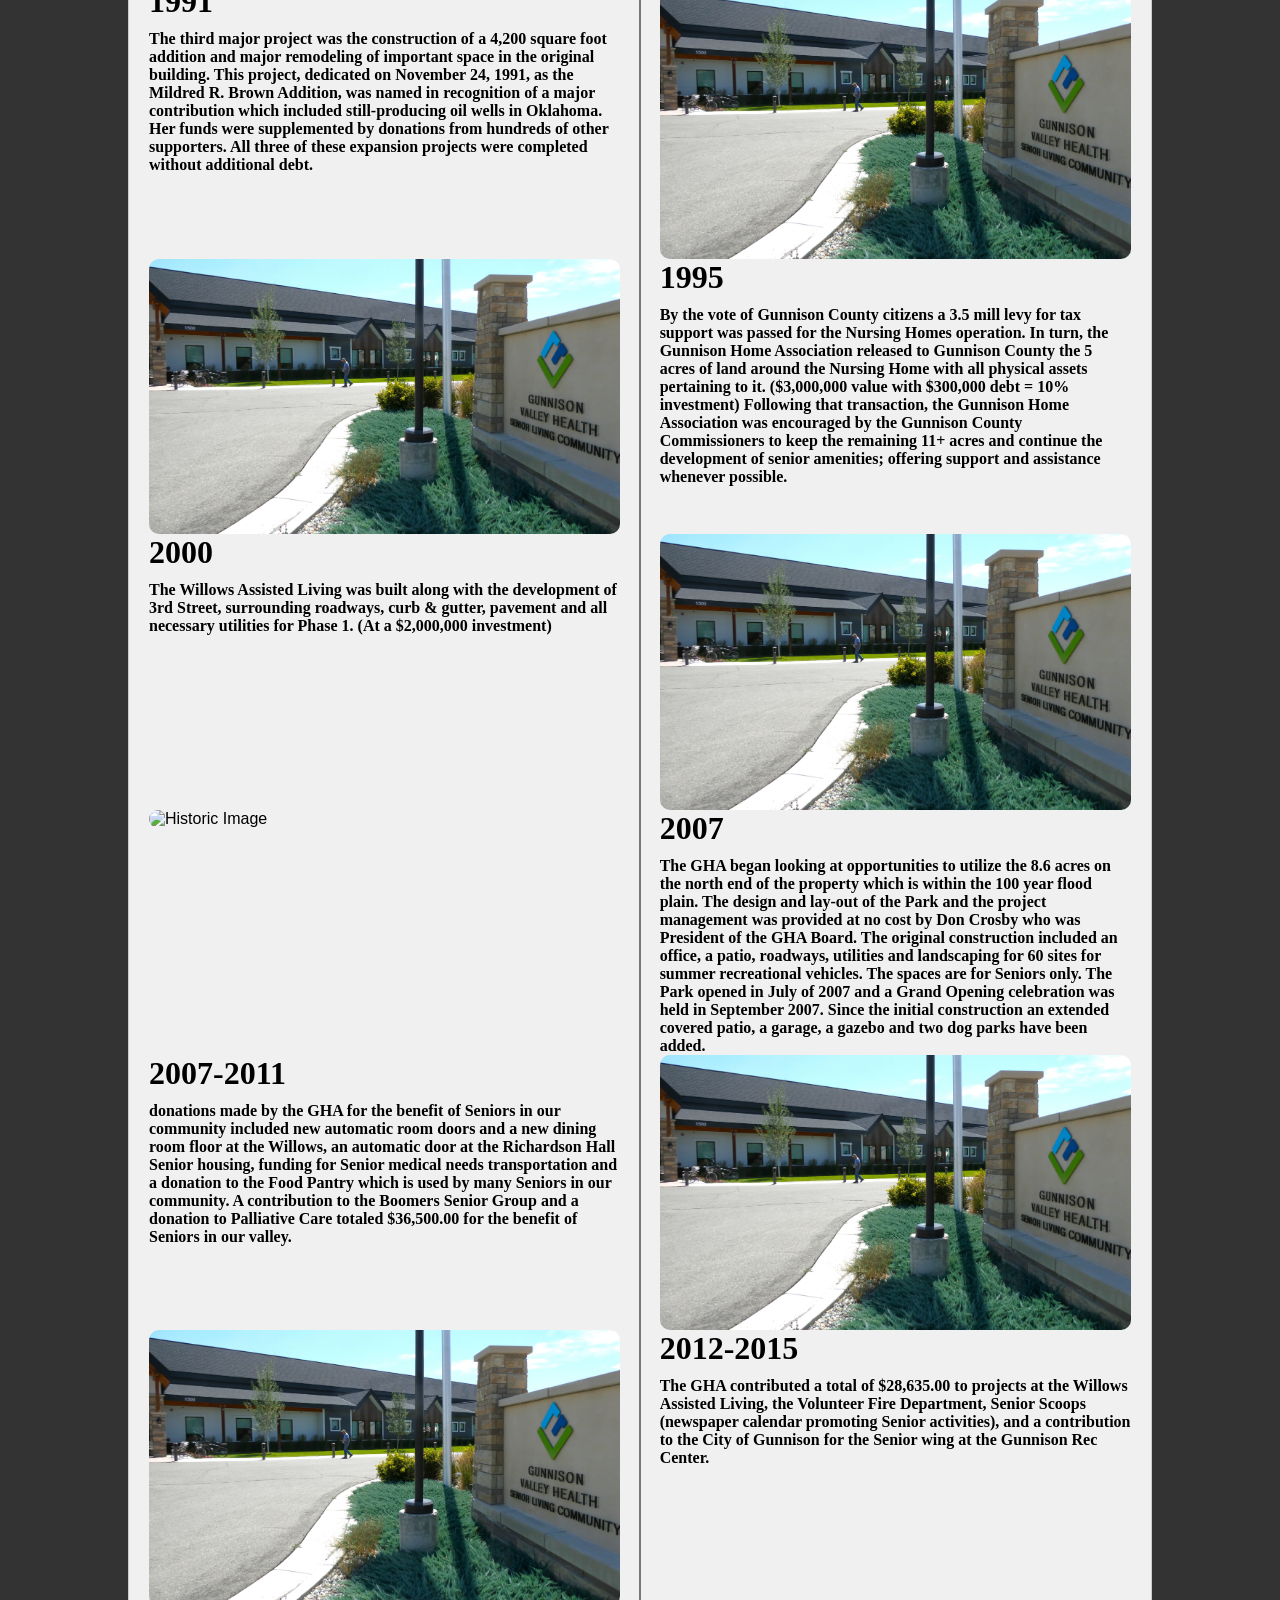
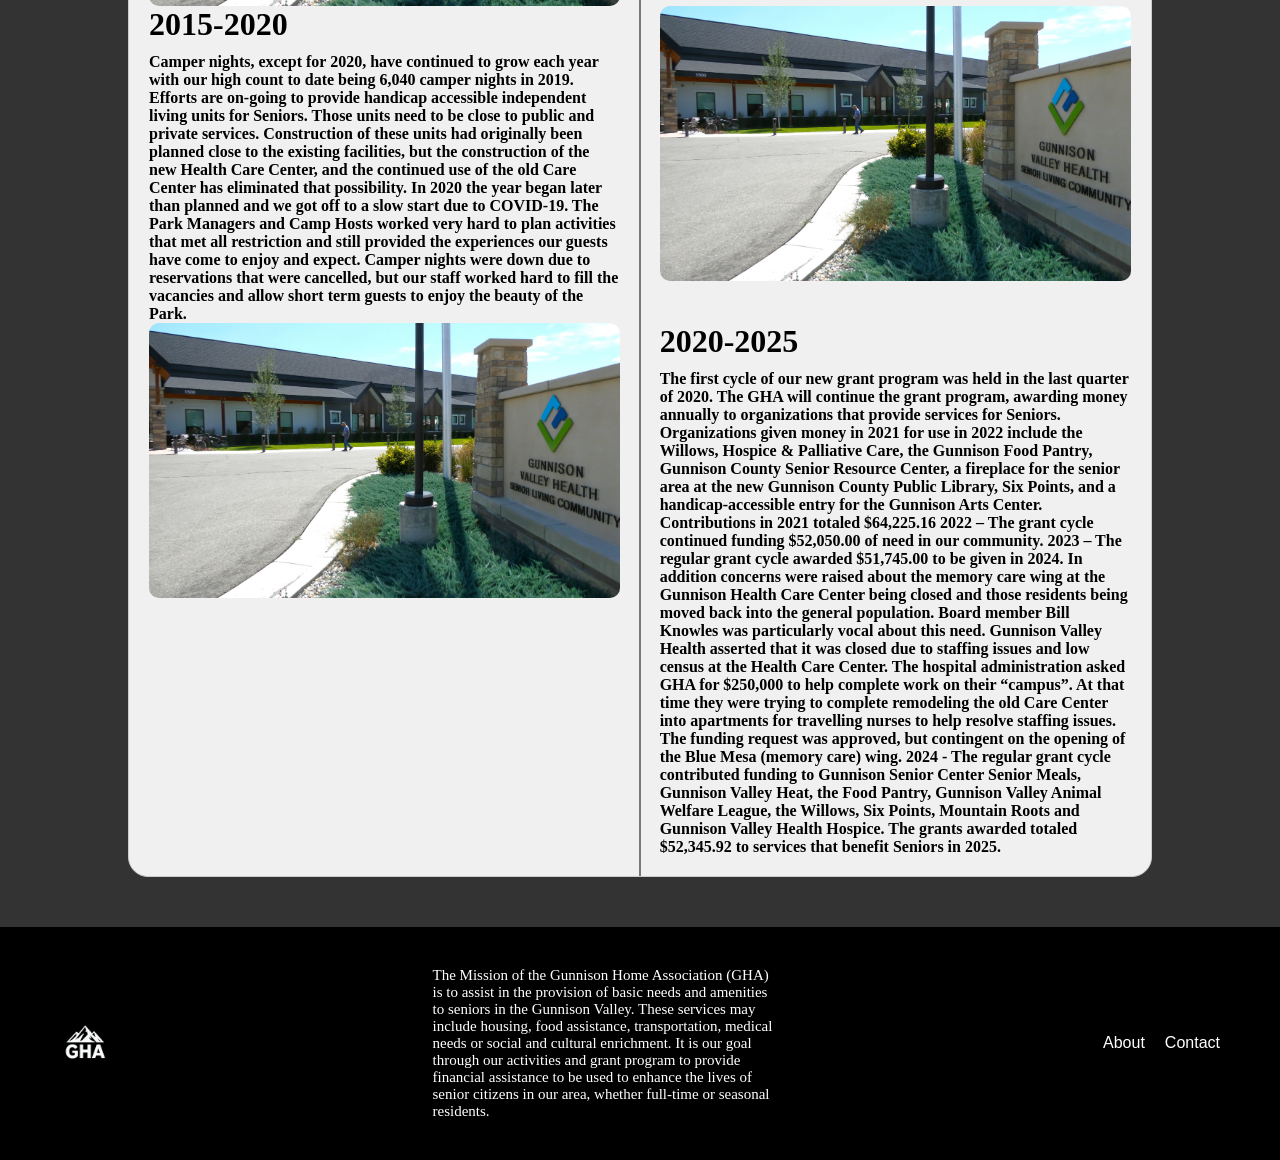
==== commit 497d4f8c: "Contact us page created and general styling update across webpage" ====
--- a/about.html
+++ b/about.html
@@ -21,7 +21,7 @@
       <a href="reservation.html">Reservations</a>
       <a href="activities.html">Activities</a>
       <a href="about.html">About</a>
-      <a href="maintenance.html">Contact</a>
+      <a href="contact.html">Contact</a>
     </div>
 
   </nav>
@@ -250,9 +250,8 @@
         </p>
       </div>
       <div class="footer-links">
-        <a href="#">About</a>
-        <a href="#">Contact</a>
-        <a href="#">Privacy Policy</a>
+        <a href="about.html">About</a>
+        <a href="contact.html">Contact</a>
       </div>
     </div>
   </footer>
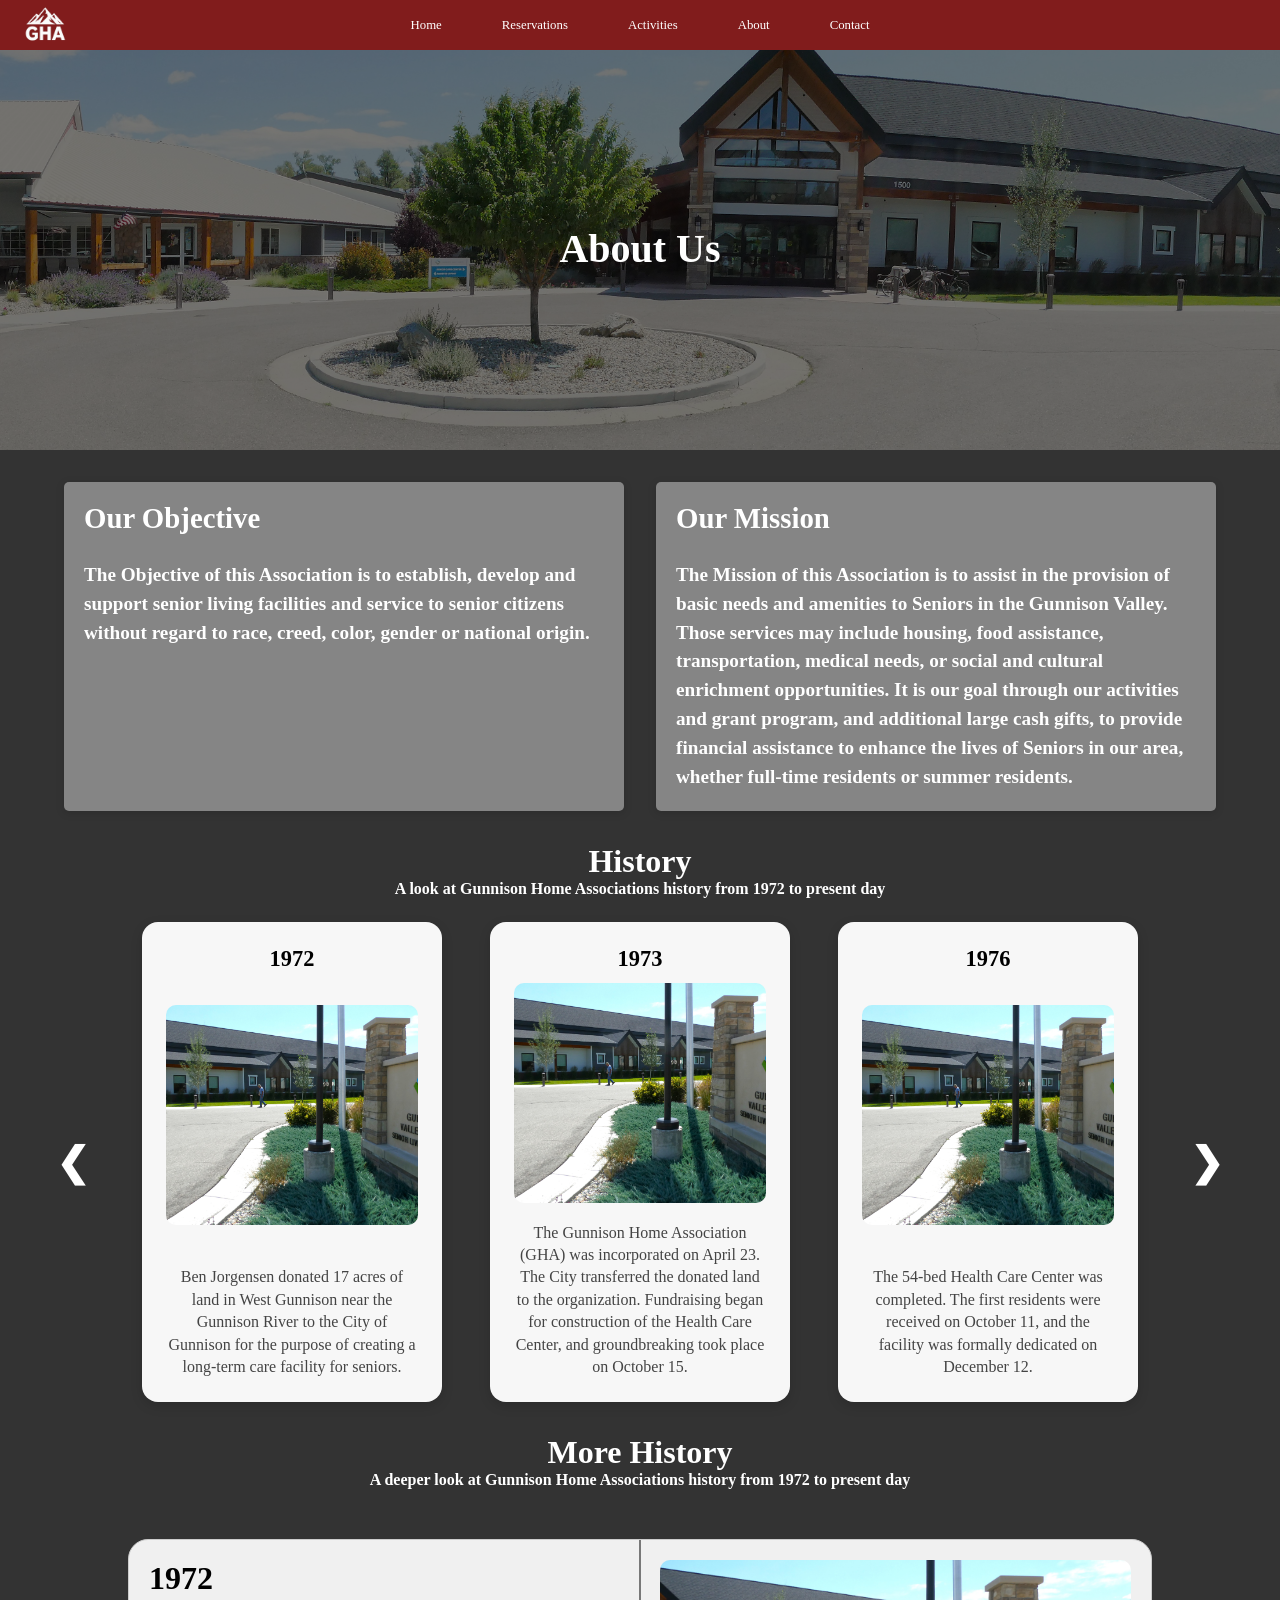
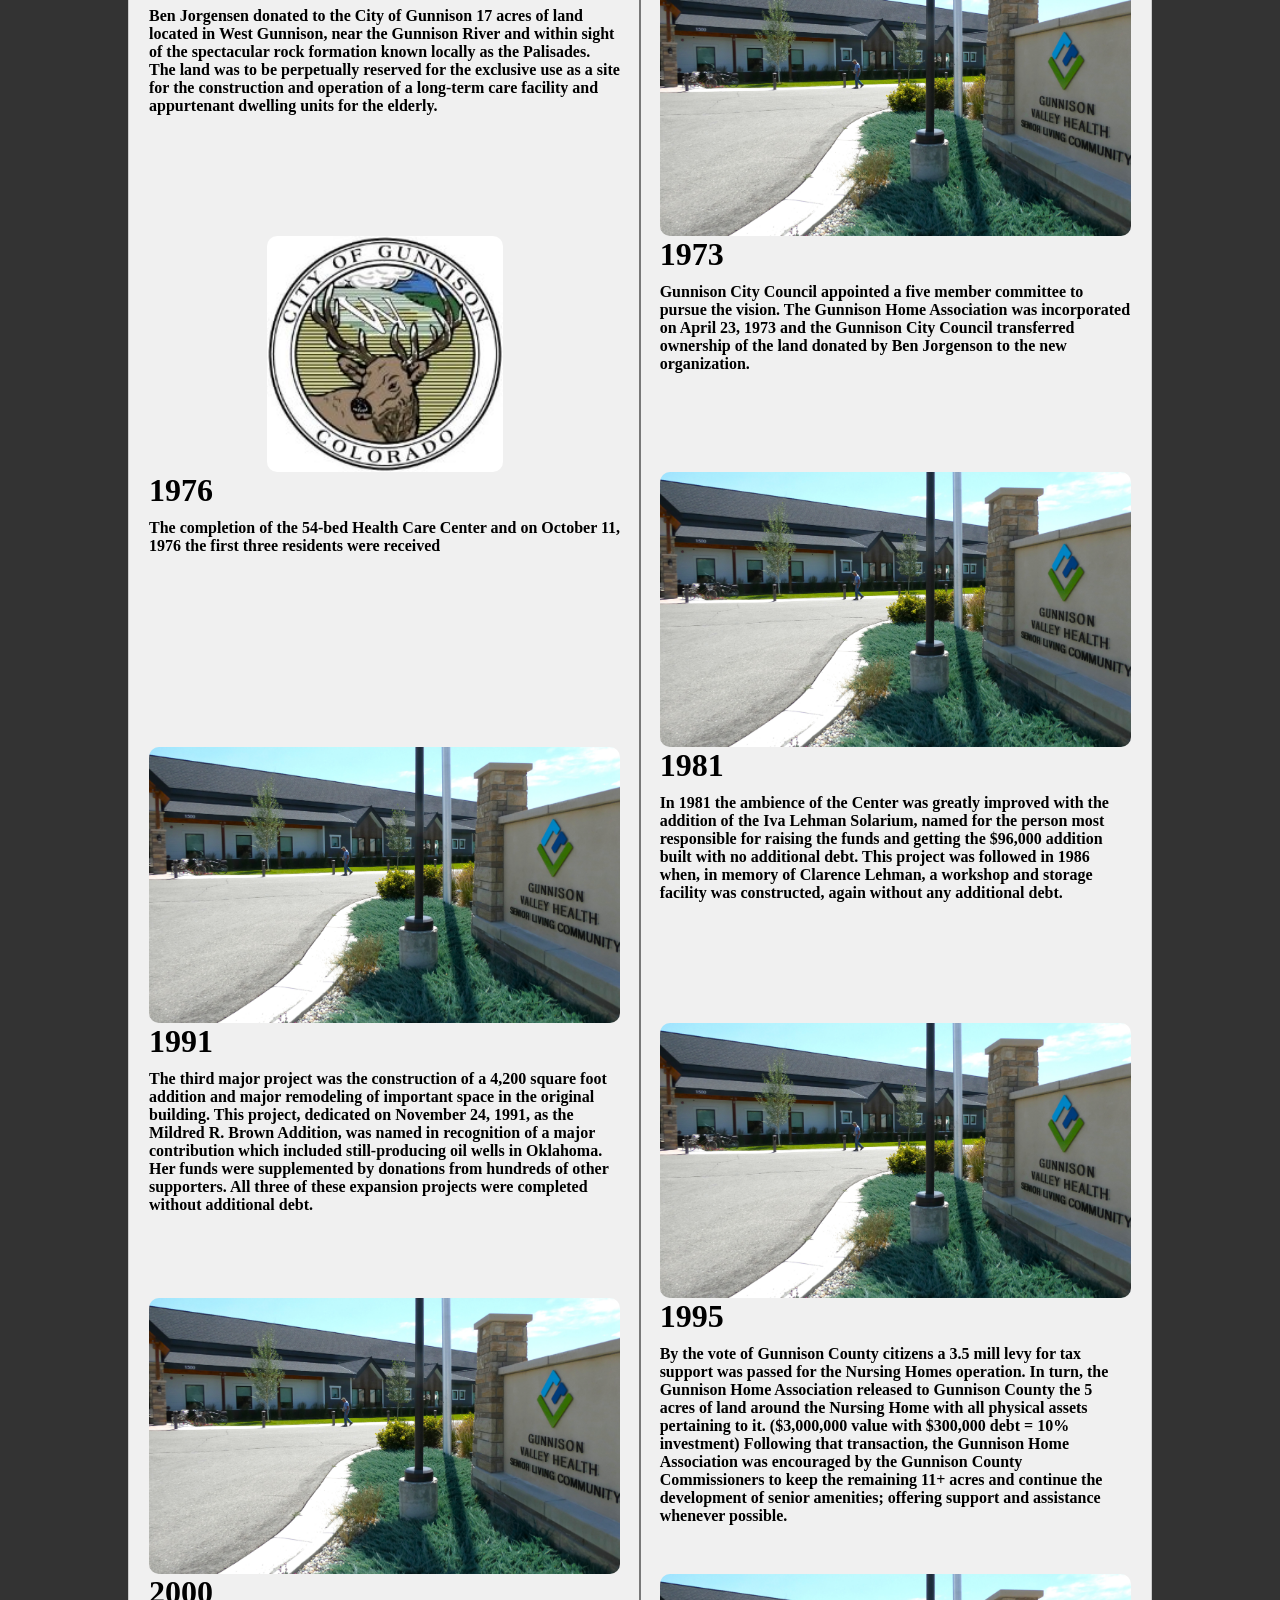
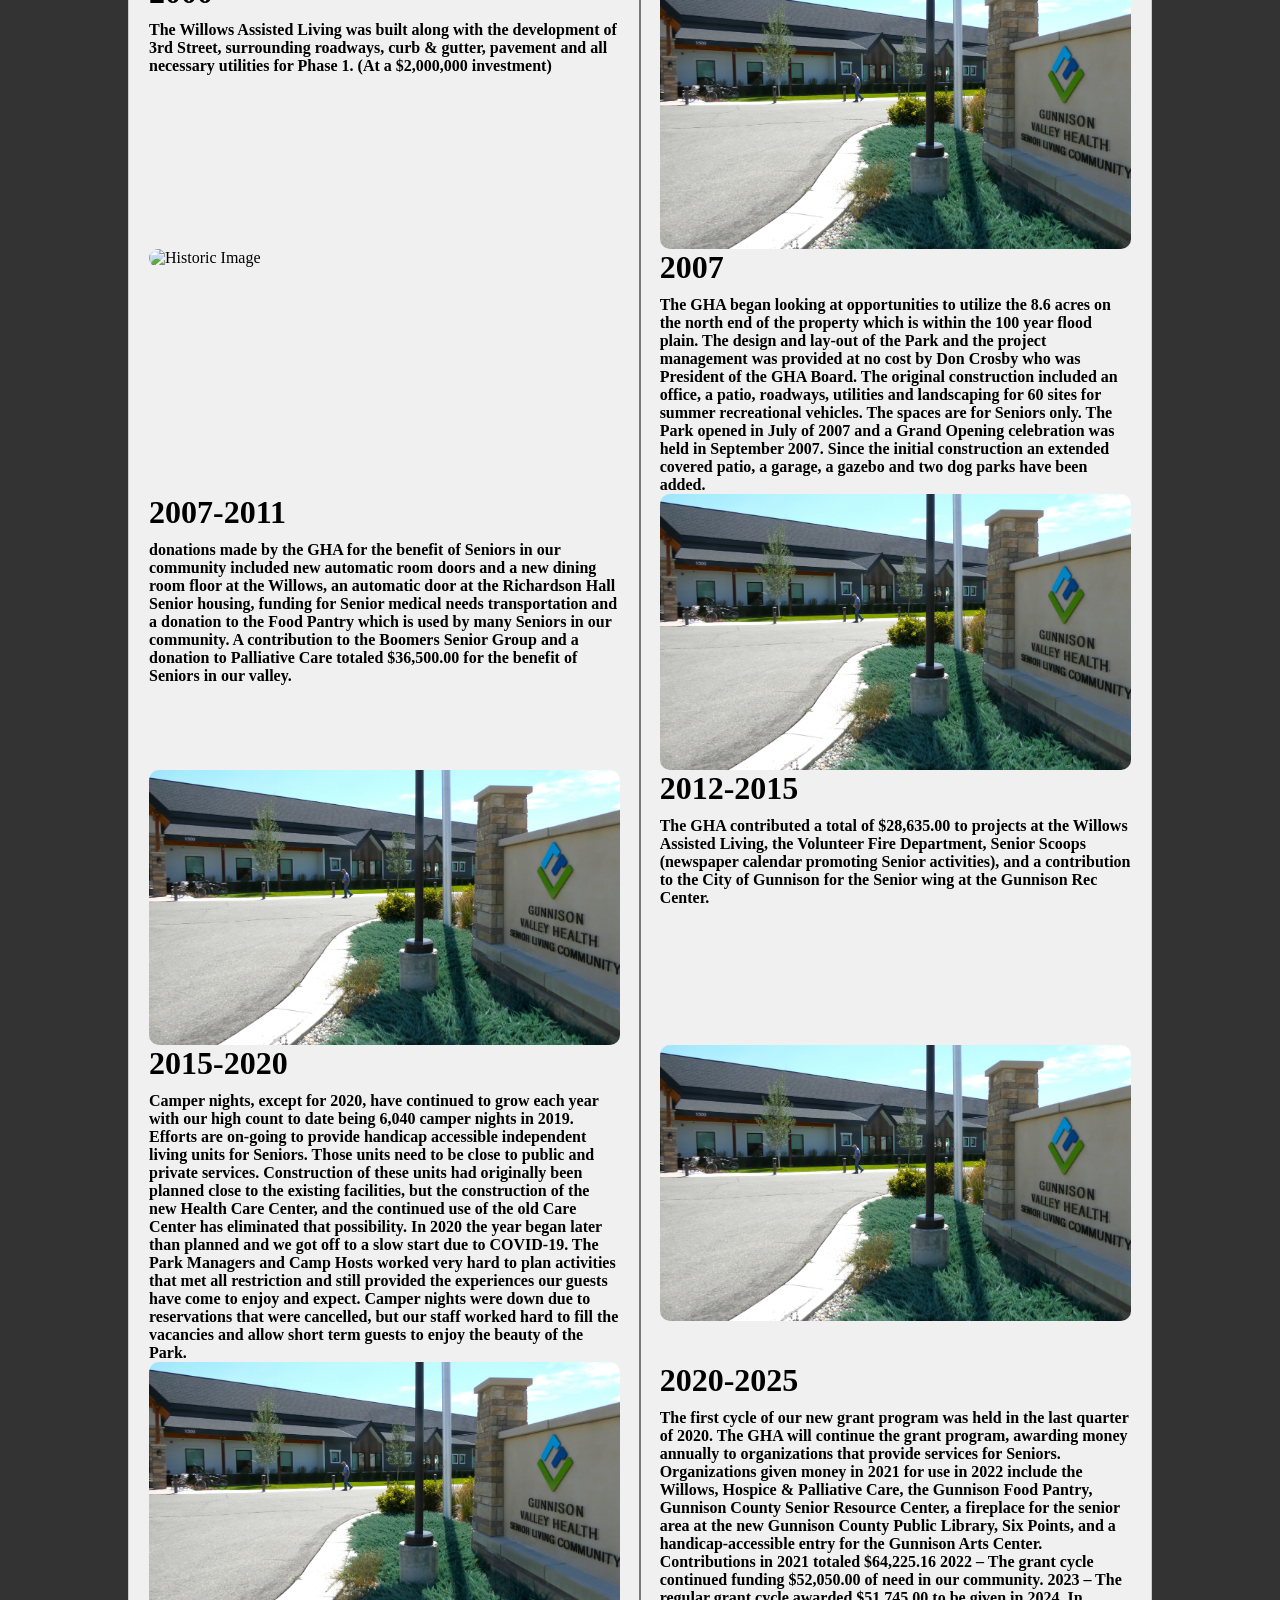
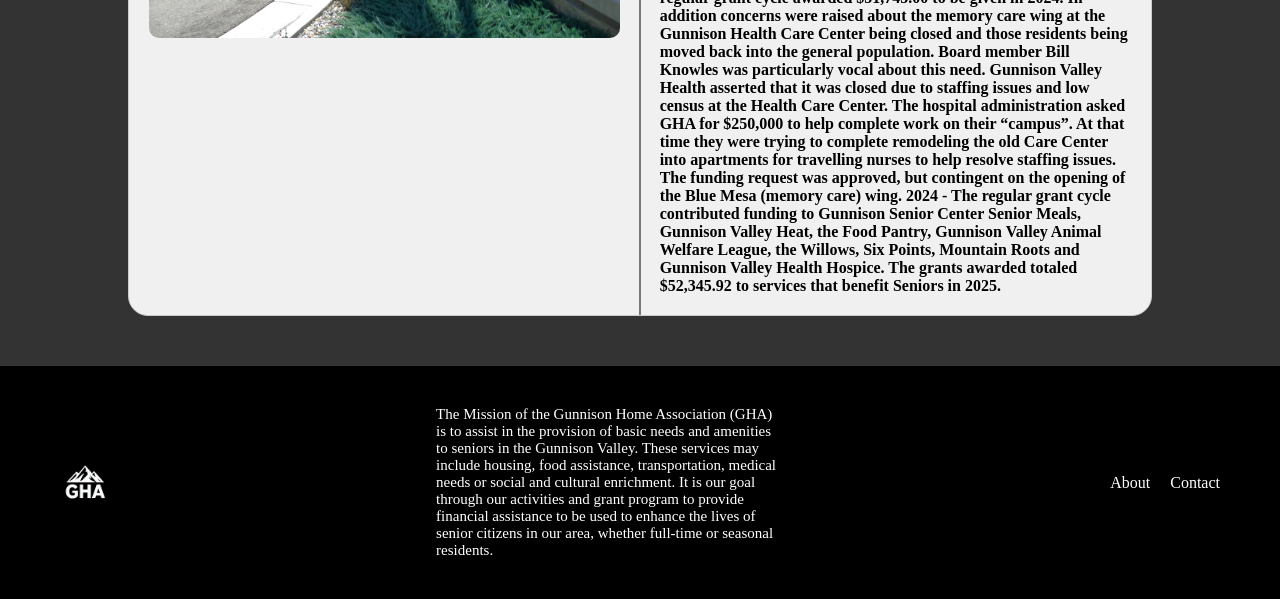
==== commit 74b13040: "Updated about us page adding objective and mission. Along with breif histry slide show" ====
--- a/about.html
+++ b/about.html
@@ -1,6 +1,5 @@
 <!DOCTYPE html>
 <html lang="en">
-<script src="script.js"></script>
 <head>
   <meta charset="UTF-8" />
   <meta name="viewport" content="width=device-width, initial-scale=1.0" />
@@ -33,6 +32,70 @@
 
   </div>
 
+  <div class="mission-objective-container">
+  <div class="objective-obj">
+    <div class="objective-text">
+      <h1>Our Objective</h1><br>
+      <b>
+        The Objective of this Association is to establish, develop and support senior living facilities and 
+        service to senior citizens without regard to race, creed, color, gender or national origin.
+      </b>
+    </div>
+  </div>
+
+  <div class="mission-obj">
+    <div class="mission-text">
+      <h1>Our Mission</h1><br>
+      <b>
+        The Mission of this Association is to assist in the provision of basic needs and amenities to Seniors
+        in the Gunnison Valley. Those services may include housing, food assistance, transportation, medical
+        needs, or social and cultural enrichment opportunities. It is our goal through our activities and grant
+        program, and additional large cash gifts, to provide financial assistance to enhance the lives 
+        of Seniors in our area, whether full-time residents or summer residents.
+      </b>
+    </div>
+  </div>
+</div>
+
+
+
+
+  <div class="history-obj">
+    <div class="history-header">
+      <h1>History</h1>
+      <b> A look at Gunnison Home Associations history from 1972 to present day </b>
+    </div>
+
+    <div class="history-slides">
+      <a class="prev" onclick="plusHisSlides(-1)">&#10094;</a>     
+
+      <div class="year-obj-1">
+        <p class="year"></p>
+        <img class="historyImg">
+        <p class="historyBlurb"></p>
+      </div>
+
+      <div class="year-obj-2">
+        <p class="year"></p>
+        <img class="historyImg">
+        <p class="historyBlurb"></p>
+      </div>
+
+      <div class="year-obj-3">
+        <p class="year"></p>
+        <img class="historyImg">
+        <p class="historyBlurb"></p>
+      </div>
+
+      <a class="next" onclick="plusHisSlides(1)">&#10095;</a>
+    </div>
+  </div>
+
+  <div class="history-header-ext">
+    <h1>More History</h1>
+    <b> A deeper look at Gunnison Home Associations history from 1972 to present day </b>
+  </div>
+
   <div class="history">
     <div class="center-line"></div>
 
@@ -257,5 +320,6 @@
   </footer>
 
 
+  <script src="script.js"></script>
 
 </body>
--- a/aboutStyle.css
+++ b/aboutStyle.css
@@ -9,14 +9,14 @@
   background-color: rgba(0, 0, 0, 0.8);
 }
 b,p,h1{
-  font-family:'Times New Roman', Times, serif;
+  font-family:'Times New Roman';
   
 }
 
 html, body {
   max-width: 100%;
   overflow-x: hidden; 
-  font-family: Arial, sans-serif;
+  font-family: 'Times New Roman';
 }
 
 /* NAVIGATION */
@@ -26,6 +26,7 @@
   top: 0;
   width: 100%;
   z-index: 1000;
+  font-size: 1vw;
 
   display: flex;
   align-items: center;
@@ -87,6 +88,42 @@
 
 }
 
+/* ======= MOBILE NAV MENU ======= */
+@media (max-width: 768px) {
+  .navLinks {
+    flex-direction: row;
+    justify-content: space-between;
+    align-items: center;
+  }
+
+  .center-links {
+    display: none;
+    flex-direction: column;
+    align-items: center;
+    position: static;
+    transform: none;
+    width: 100%;
+    background-color: #811c1c;
+    padding: 10px 0;
+  }
+
+  .center-links.show {
+    display: flex;
+  }
+
+  .center-links a {
+    padding: 10px;
+    width: 100%;
+    text-align: center;
+    font-size: 3vw;
+  }
+
+  .hamburger {
+    display: block;
+  }
+}
+
+
 /* ABOUT IMAGE */
 #scrollImage,
 .aboutImage {
@@ -126,6 +163,158 @@
   width: 100%;
   font-size: 20px;
 }
+
+/* === About Content (Objective, Mission, History) === */
+
+.mission-objective-container {
+  display: flex;
+  justify-content: space-between;
+  align-items: stretch;
+  gap: 2rem;
+  width: 90%;
+  margin: 2rem auto;
+  flex-wrap: wrap;
+}
+
+.objective-obj, .mission-obj {
+  flex: 1;
+  min-width: 350px;
+  padding: 20px;
+  background-color: #858585;
+  overflow: hidden;
+  border-radius: 5px;
+  color: #fff;
+  box-shadow: 0 2px 8px rgba(0,0,0,0.15);
+}
+
+.objective-text b, .mission-text b {
+  font-size: 1.2rem;
+  line-height: 1.5;
+}
+
+/* Optional: make headings pop a bit */
+.objective-text h1, .mission-text h1 {
+  margin-bottom: 0.5rem;
+  font-size: 1.8rem;
+}
+
+/* Responsive tweak for smaller screens */
+@media (max-width: 800px) {
+  .mission-objective-container {
+    flex-direction: column;
+    gap: 1rem;
+  }
+}
+
+/* === Second History (slide show) === */
+.history-obj {
+  text-align: center;
+  margin: 2rem auto;
+  width: 95%;           /* slightly wider overall */
+  max-width: 1200px;    /* allow for bigger boxes */
+  font-family: Arial, sans-serif;
+}
+
+.history-header {
+  margin-bottom: 1.5rem;
+  color: #fff;
+}
+
+.history-header-ext {
+  margin-bottom: 1.5rem;
+  color: #fff;
+  text-align: center;
+  margin: 2rem auto;
+}
+
+.history-slides {
+  display: flex;
+  align-items: stretch;
+  justify-content: space-between;
+  position: relative;
+  gap: 1.5rem;           /* spacing between the boxes */
+}
+
+.prev, .next {
+  cursor: pointer;
+  font-size: 2.5rem;     /* slightly larger arrows */
+  font-weight: bold;
+  color: #ffffff;
+  text-decoration: none;
+  padding: 0.5rem 1rem;
+  user-select: none;
+  transition: color 0.3s;
+  align-self: center;
+}
+
+.prev:hover, .next:hover {
+  color: #0077cc;
+}
+
+.year-obj-1, .year-obj-2, .year-obj-3 {
+  flex: 1;
+  margin: 0 0.75rem;
+  display: flex;
+  flex-direction: column;
+  justify-content: space-between;
+  background: #f7f7f7;
+  border-radius: 16px;
+  box-shadow: 0 4px 12px rgba(0,0,0,0.15);
+  padding: 1.5rem;
+  min-height: 480px;
+  max-height: 480px;
+  overflow: hidden;
+  transition: transform 0.2s ease, box-shadow 0.2s ease;
+}
+
+.year-obj-1:hover,
+.year-obj-2:hover,
+.year-obj-3:hover {
+  transform: translateY(-6px);
+  box-shadow: 0 6px 16px rgba(0,0,0,0.2);
+}
+
+.year-obj-1 p.year,
+.year-obj-2 p.year,
+.year-obj-3 p.year {
+  font-weight: bold;
+  font-size: 1.4rem;     
+  margin-bottom: 0.5rem;
+}
+
+.historyImg {
+  width: 100%;
+  height: 220px;         
+  object-fit: cover;
+  border-radius: 10px;
+  margin-bottom: 1rem;
+}
+
+.historyBlurb {
+  font-size: 1rem;
+  color: #444;
+  line-height: 1.4;
+}
+
+/* Optional: responsive stacking on small screens */
+@media (max-width: 768px) {
+  .history-slides {
+    flex-direction: column;
+  }
+
+  .prev, .next {
+    position: static;
+    margin: 0.5rem 0;
+  }
+
+  .year-obj-1, .year-obj-2, .year-obj-3 {
+    width: 100%;
+    margin-bottom: 1rem;
+  }
+}
+
+
+/* === first history === */
 .history {
   position: relative;
   width: 80%;
@@ -240,36 +429,3 @@
   }
 }
 
-/* ======= MOBILE NAV MENU ======= */
-@media (max-width: 768px) {
-  .navLinks {
-    flex-direction: row;
-    justify-content: space-between;
-    align-items: center;
-  }
-
-  .center-links {
-    display: none;
-    flex-direction: column;
-    align-items: center;
-    position: static;
-    transform: none;
-    width: 100%;
-    background-color: #811c1c;
-    padding: 10px 0;
-  }
-
-  .center-links.show {
-    display: flex;
-  }
-
-  .center-links a {
-    padding: 10px;
-    width: 100%;
-    text-align: center;
-  }
-
-  .hamburger {
-    display: block;
-  }
-}
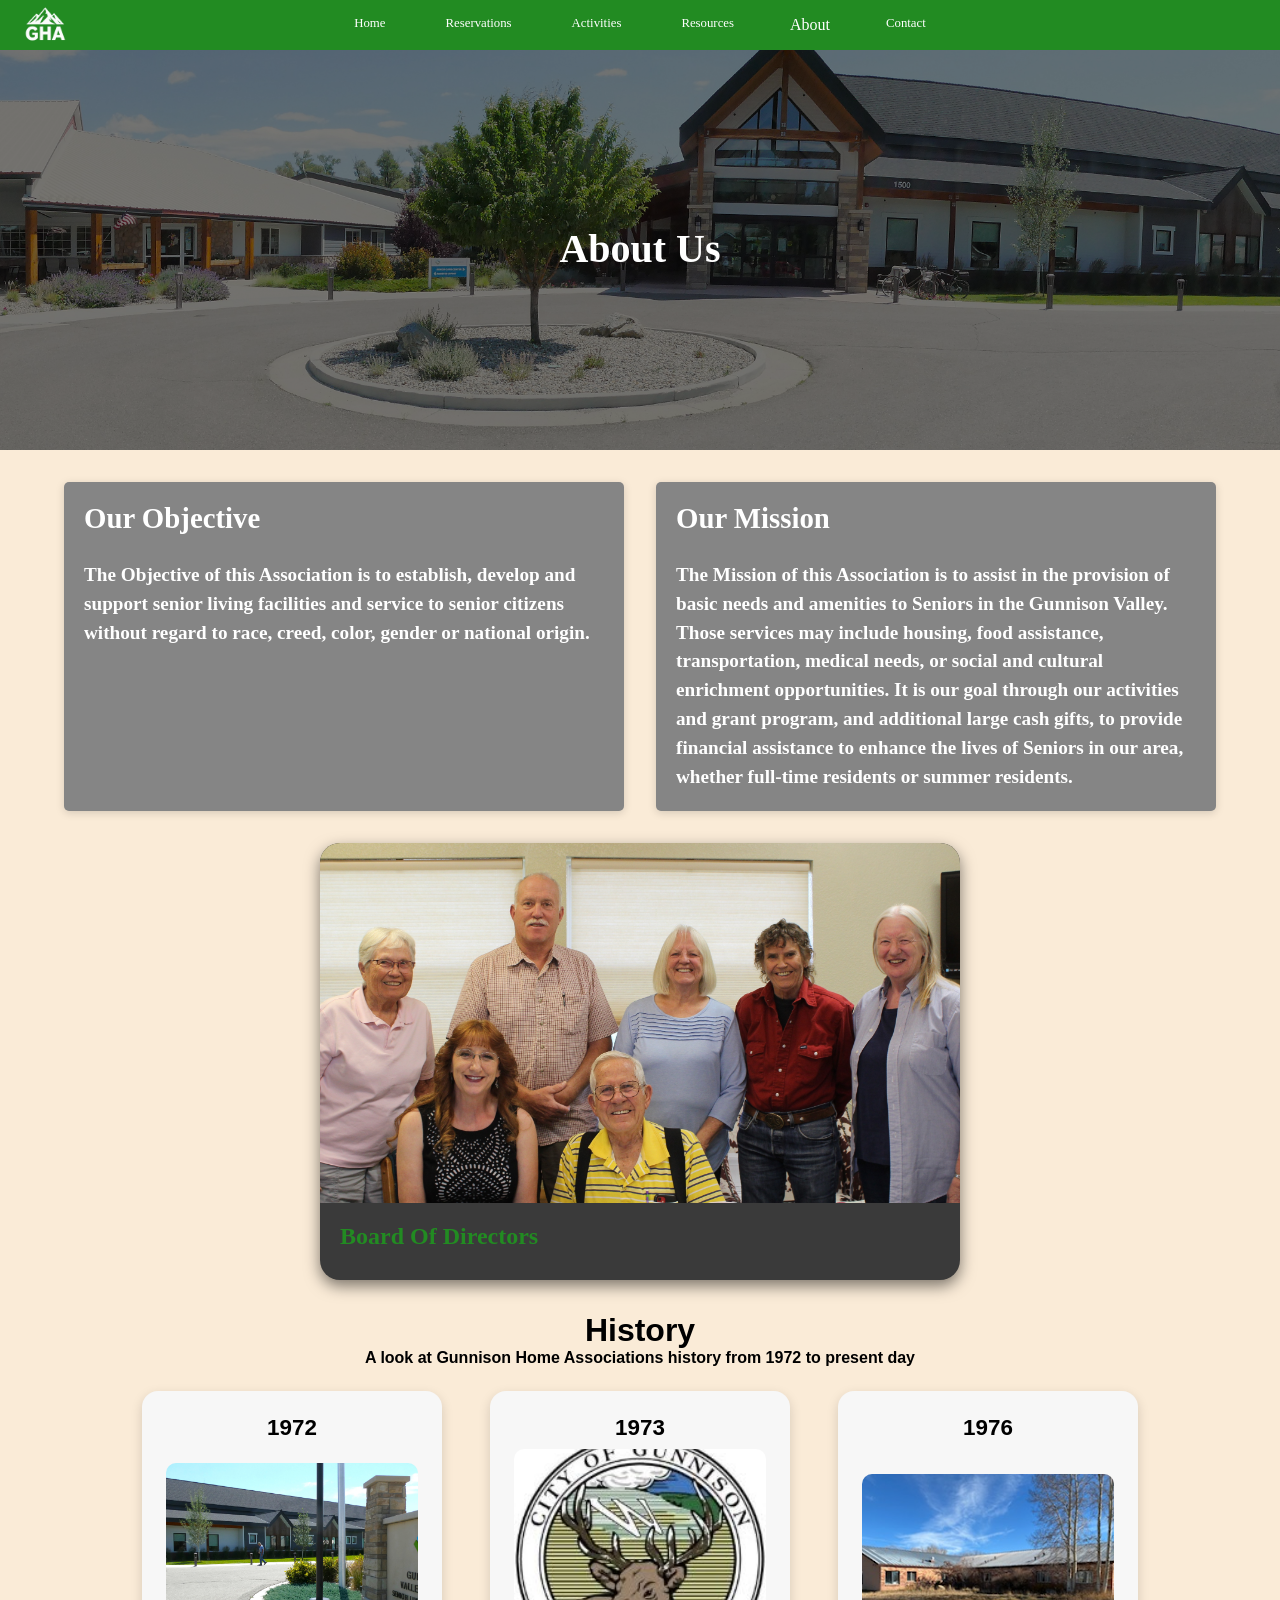
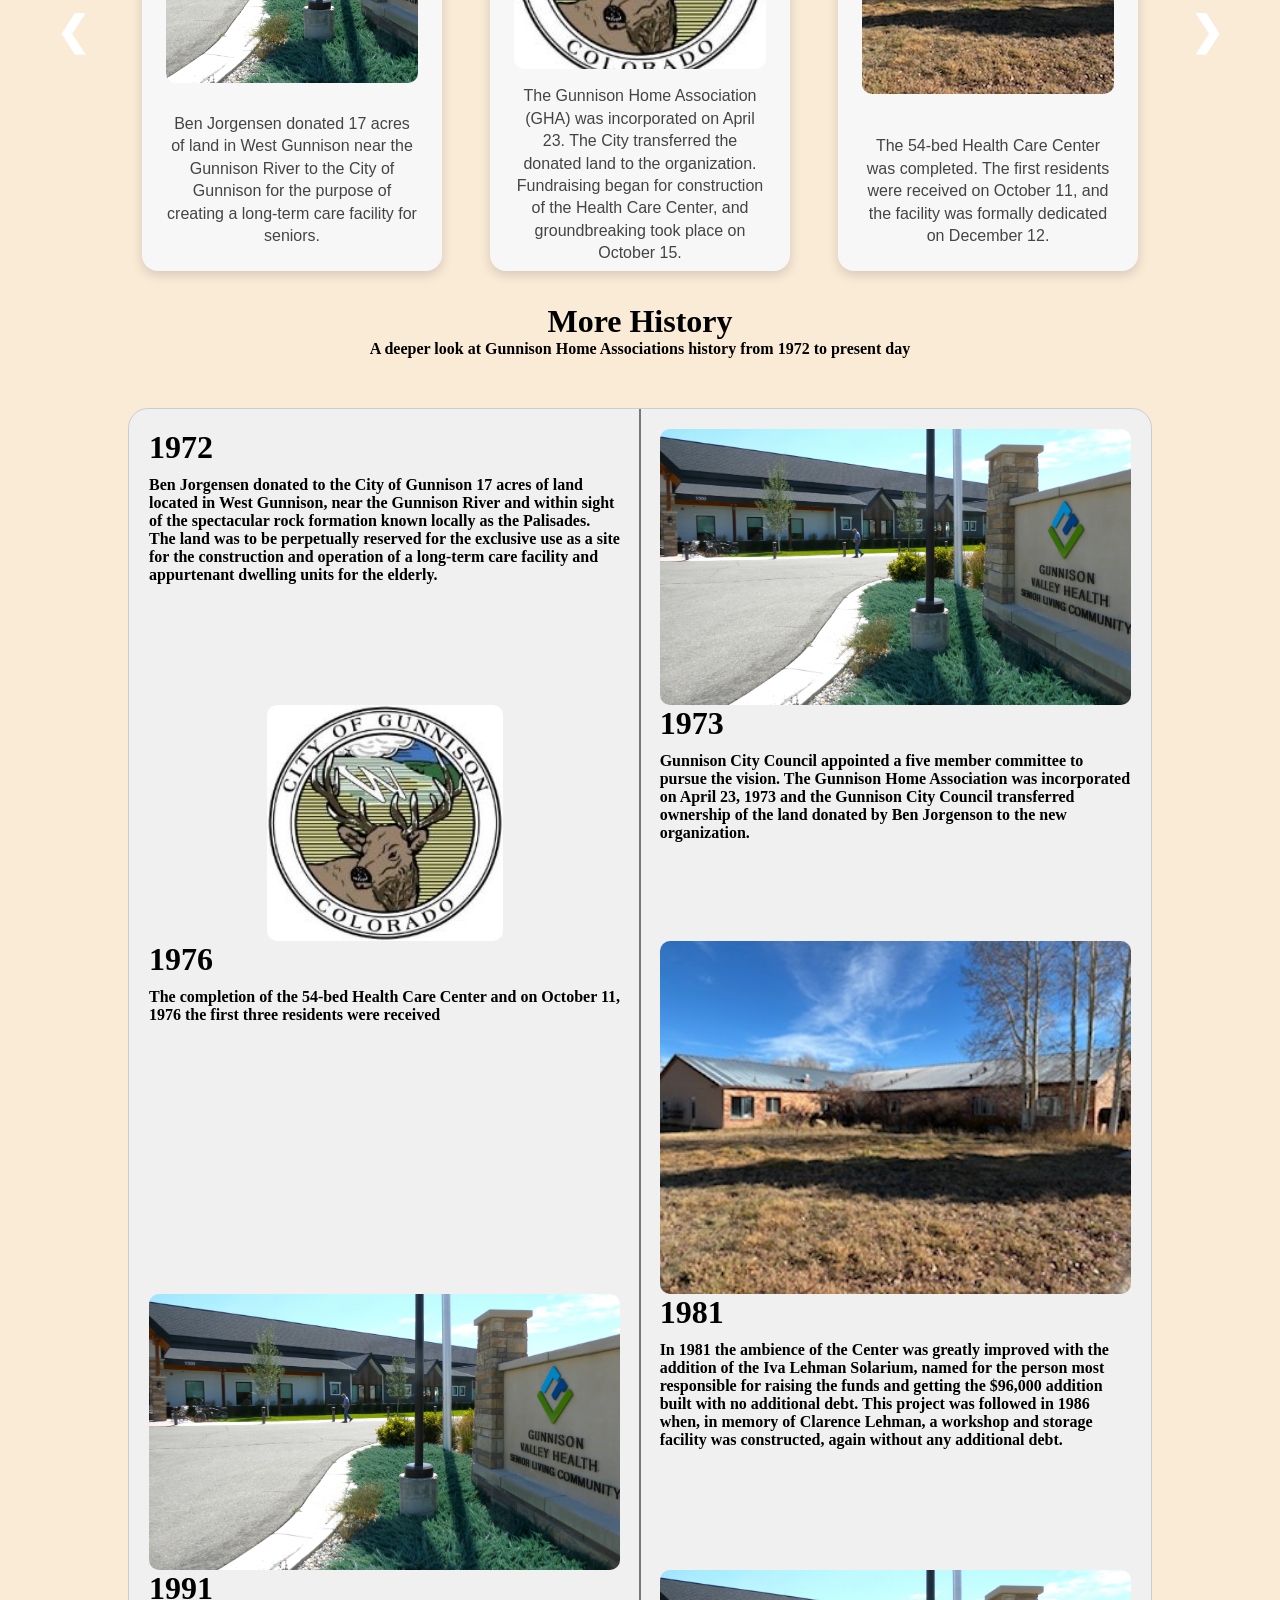
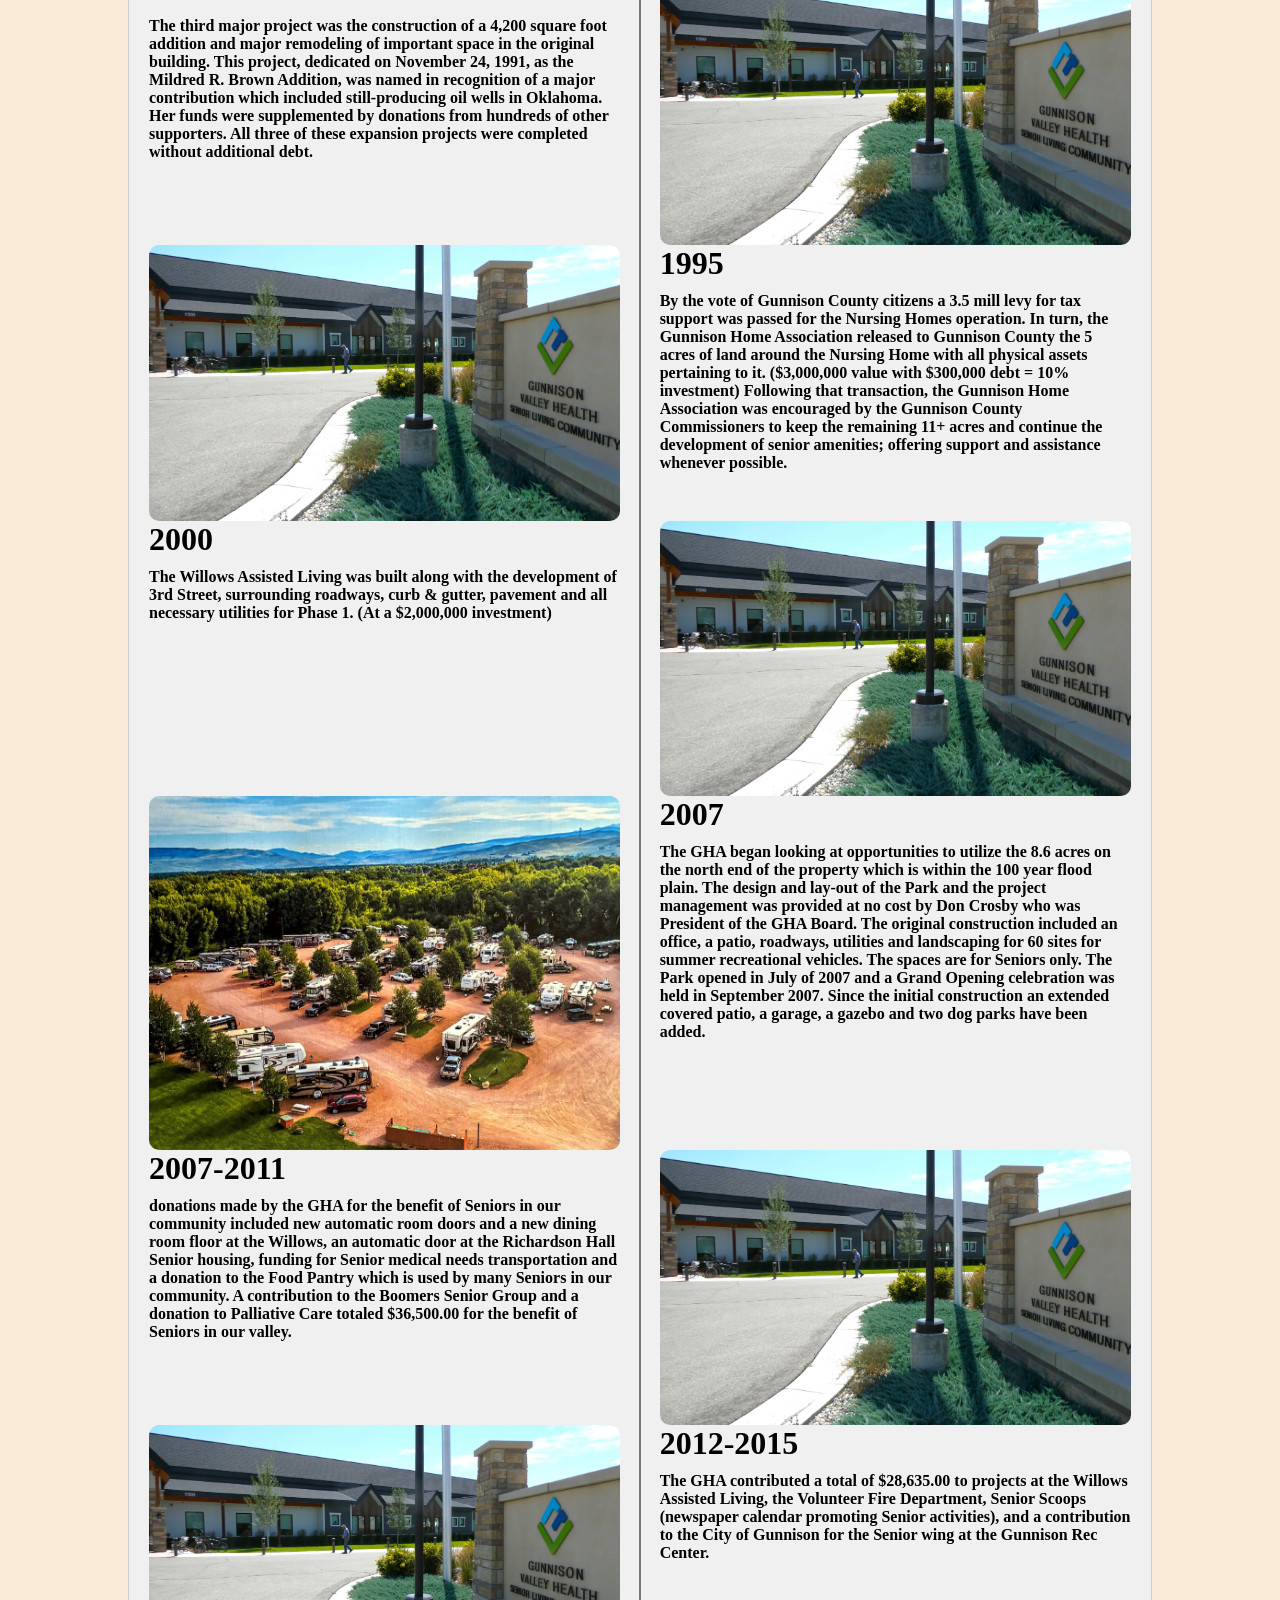
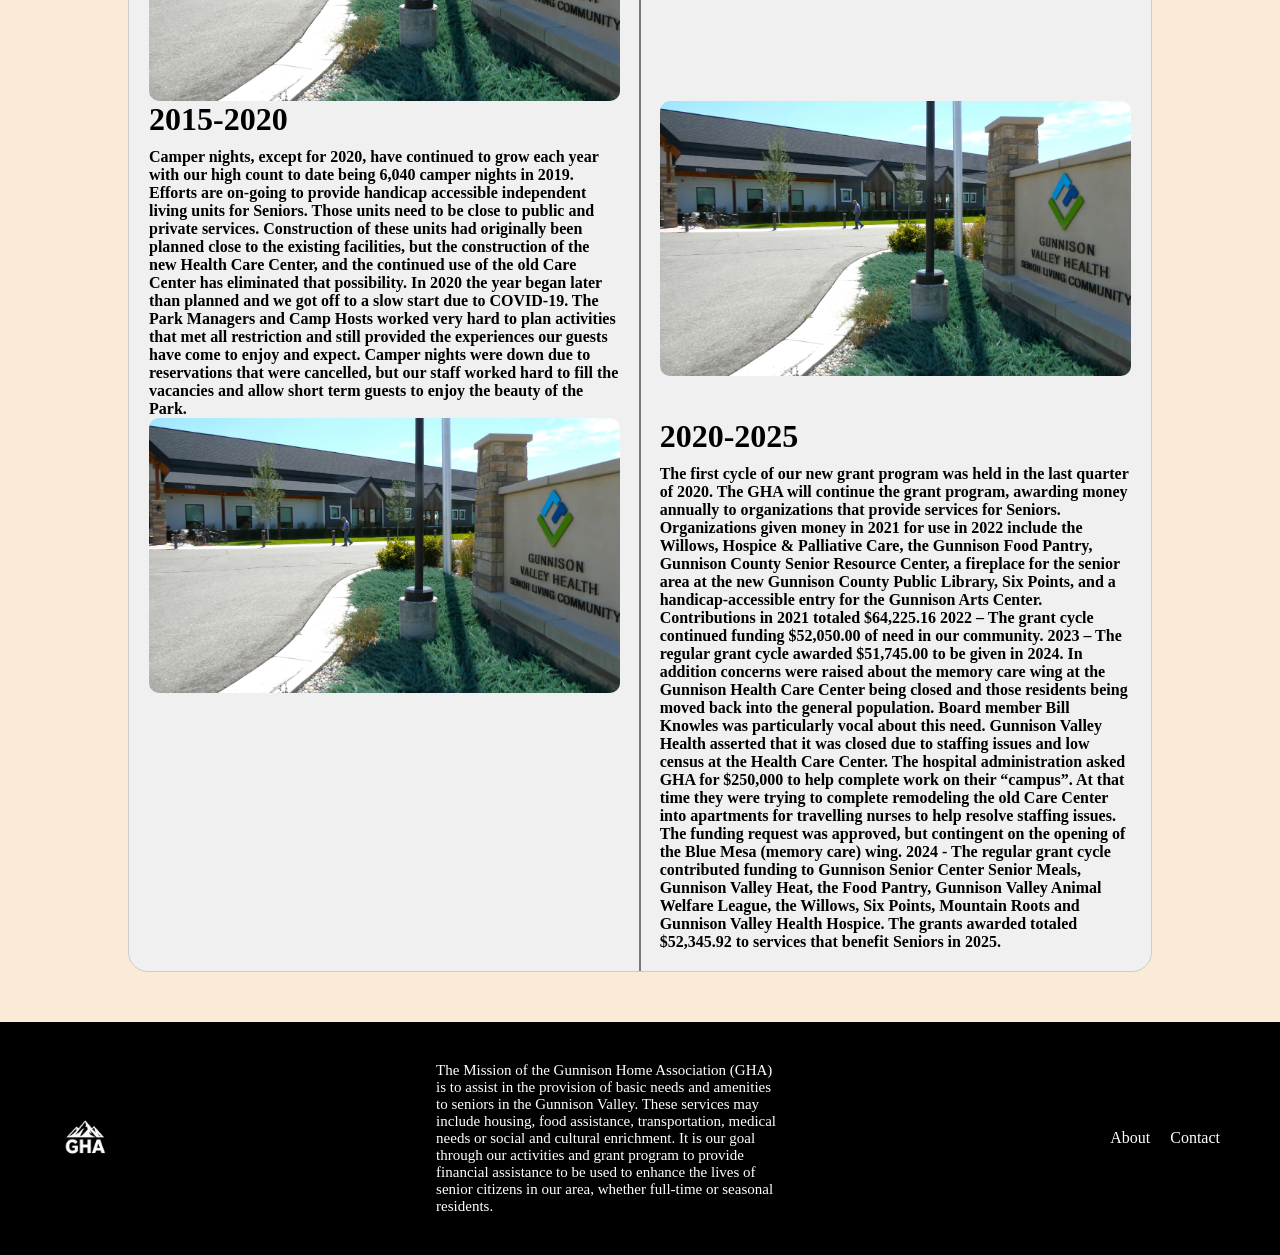
==== commit c0dd5b1b: "Seperated Activtites page and Resource page. Added Grant page. Updated overall styling." ====
--- a/about.html
+++ b/about.html
@@ -19,7 +19,16 @@
       <a href="index.html">Home</a>
       <a href="reservation.html">Reservations</a>
       <a href="activities.html">Activities</a>
-      <a href="about.html">About</a>
+      <a href="resources.html" class="active">Resources</a>
+      <div class="dropdown">
+        <button class="dropbtn">About
+          <i class="fa fa-caret-down"></i> <!-- down arrow for drop down menu -->
+        </button>
+        <div class="dropdown-content">
+          <a href="about.html">About Us</a>
+          <a href="grants.html">Grants</a>
+        </div>
+      </div>
       <a href="contact.html">Contact</a>
     </div>
 
@@ -57,7 +66,16 @@
   </div>
 </div>
 
-
+  <div class="boardOfDirectors">
+    <div class="board-img">
+                <img src="aboutPhotos/boardOfDirectors.jpg">
+    </div>
+    <div class="boardText">
+        <h1>Board Of Directors</h1>
+        <b>
+        </b>
+    </div>
+  </div>
 
 
   <div class="history-obj">
@@ -140,7 +158,7 @@
       </div>
 
       <div class="right-image">
-        <img src="temp.jpg" alt="Historic Image">
+        <img src="aboutPhotos/originalBuilding.jpg" alt="Historic Image">
       </div>
     </div>
 
@@ -212,7 +230,7 @@
 
     <div class="history-row">
       <div class="left-image">
-        <img src="aboutPhotos/rv_park.jpg" alt="Historic Image">
+        <img src="aboutPhotos/rvParkSkyVeiw.jpg" alt="Historic Image">
       </div>
 
       <div class="right-side">
--- a/aboutStyle.css
+++ b/aboutStyle.css
@@ -5,12 +5,15 @@
   padding: 0;
 }
 
+
 body {
-  background-color: rgba(0, 0, 0, 0.8);
-}
-b,p,h1{
-  font-family:'Times New Roman';
-  
+  background-color:#FAEBD7;
+  opacity: 0;
+  transition: opacity 0.5s ease-in-out; /* Adjust duration and easing as needed */
+}
+
+body.fade-in {
+  opacity: 1;
 }
 
 html, body {
@@ -21,7 +24,7 @@
 
 /* NAVIGATION */
 .navLinks {
-  background-color: #811c1c;
+  background-color: #228B22;
   position: fixed;
   top: 0;
   width: 100%;
@@ -69,11 +72,11 @@
 }
 
 .center-links a:hover, button:hover {
-  background-color: #db2f2f;
+  background-color: #78fa2c;
 }
 
 .standardButton {
-  background-color: #811c1c;
+  background-color: #228B22;
   color: black;
   border: 2px solid rgb(0, 0, 0);
   padding: 10px 10px;
@@ -84,7 +87,7 @@
 }
 
 .standardButton:hover {
-  background-color: #db2f2f;
+  background-color: #78fa2c;
 
 }
 
@@ -103,7 +106,7 @@
     position: static;
     transform: none;
     width: 100%;
-    background-color: #811c1c;
+    background-color: #228B22;
     padding: 10px 0;
   }
 
@@ -121,6 +124,60 @@
   .hamburger {
     display: block;
   }
+}
+
+/* === Drop Down ===*/
+
+/* The dropdown container */
+.dropdown {
+  float: left;
+  overflow: hidden;
+}
+
+/* Dropdown button */
+.dropdown .dropbtn {
+  font-size: 1rem;
+  border: none;
+  outline: none;
+  color: white;
+  padding: 14px 16px;
+  background-color: inherit;
+  font-family: inherit; /* Important for vertical align on mobile phones */
+  margin: 0; /* Important for vertical align on mobile phones */
+}
+
+.dropdown:hover .dropbtn {
+  background-color: #78fa2c;
+}
+
+/* Dropdown content (hidden by default) */
+.dropdown-content {
+  display: none;
+  position: absolute;
+  background-color: #f9f9f9;
+  min-width: 160px;
+  box-shadow: 0px 8px 16px 0px rgba(0,0,0,0.2);
+  z-index: 1;
+}
+
+/* Links inside the dropdown */
+.dropdown-content a {
+  float: none;
+  color: black;
+  padding: 12px 16px;
+  text-decoration: none;
+  display: block;
+  text-align: left;
+}
+
+/* Add a grey background color to dropdown links on hover */
+.dropdown-content a:hover {
+  background-color: #ddd;
+}
+
+/* Show the dropdown menu on hover */
+.dropdown:hover .dropdown-content {
+  display: block;
 }
 
 
@@ -206,7 +263,60 @@
   }
 }
 
-/* === Second History (slide show) === */
+/* === Board of Directors */
+
+.boardOfDirectors {
+  display: flex;
+  flex-direction: column;
+  justify-content: space-between;
+  background-color: #3a3a3a;
+  color: white;
+  border-radius: 20px;
+  width: 50%;
+  max-width: 100vw;
+  min-width: 300px;
+  overflow: hidden;
+  box-shadow: 0 6px 15px rgba(0, 0, 0, 0.5);
+  transition: transform 0.3s ease;
+  margin: 2rem auto;
+}
+
+.boardOfDirectors:hover {
+  transform: scale(1.02);
+}
+
+.board-img {
+  width: 100%;
+  height: 50%; /* upper half look */
+  aspect-ratio: 16 / 9;
+  overflow: hidden;
+}
+
+.board-img img {
+  width: 100%;
+  height: 100%;
+  object-fit: cover;
+}
+
+/* Text content area */
+.boardText {
+  padding: 20px;
+  font-size: 1rem;
+  text-align: left;
+}
+
+.boardText h1 {
+  font-size: 1.5rem;
+  color:#228B22;
+  margin-bottom: 10px;
+}
+.boardText b {
+  
+  font-size: 1.25rem;
+
+}
+
+/* === History (slide show) === */
 .history-obj {
   text-align: center;
   margin: 2rem auto;
@@ -217,12 +327,12 @@
 
 .history-header {
   margin-bottom: 1.5rem;
-  color: #fff;
+  color: #000000;
 }
 
 .history-header-ext {
   margin-bottom: 1.5rem;
-  color: #fff;
+  color: #000000;
   text-align: center;
   margin: 2rem auto;
 }
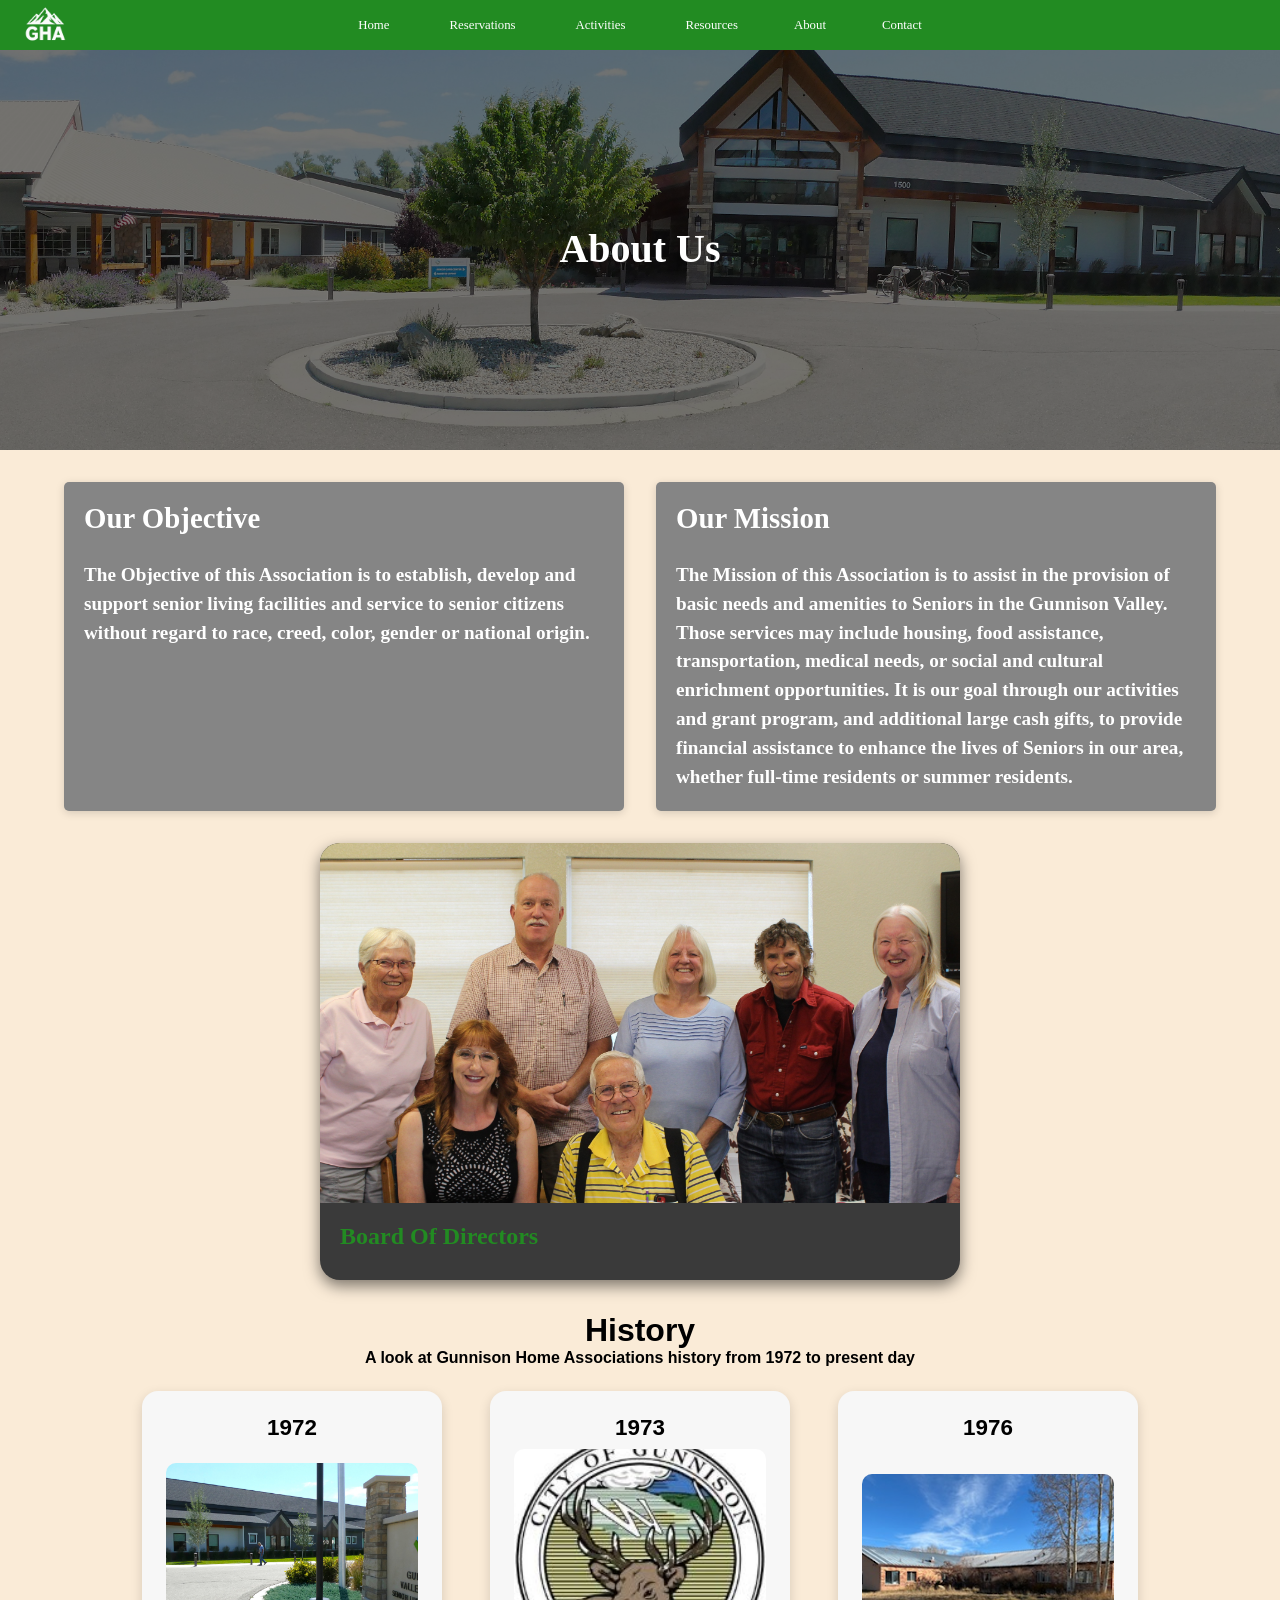
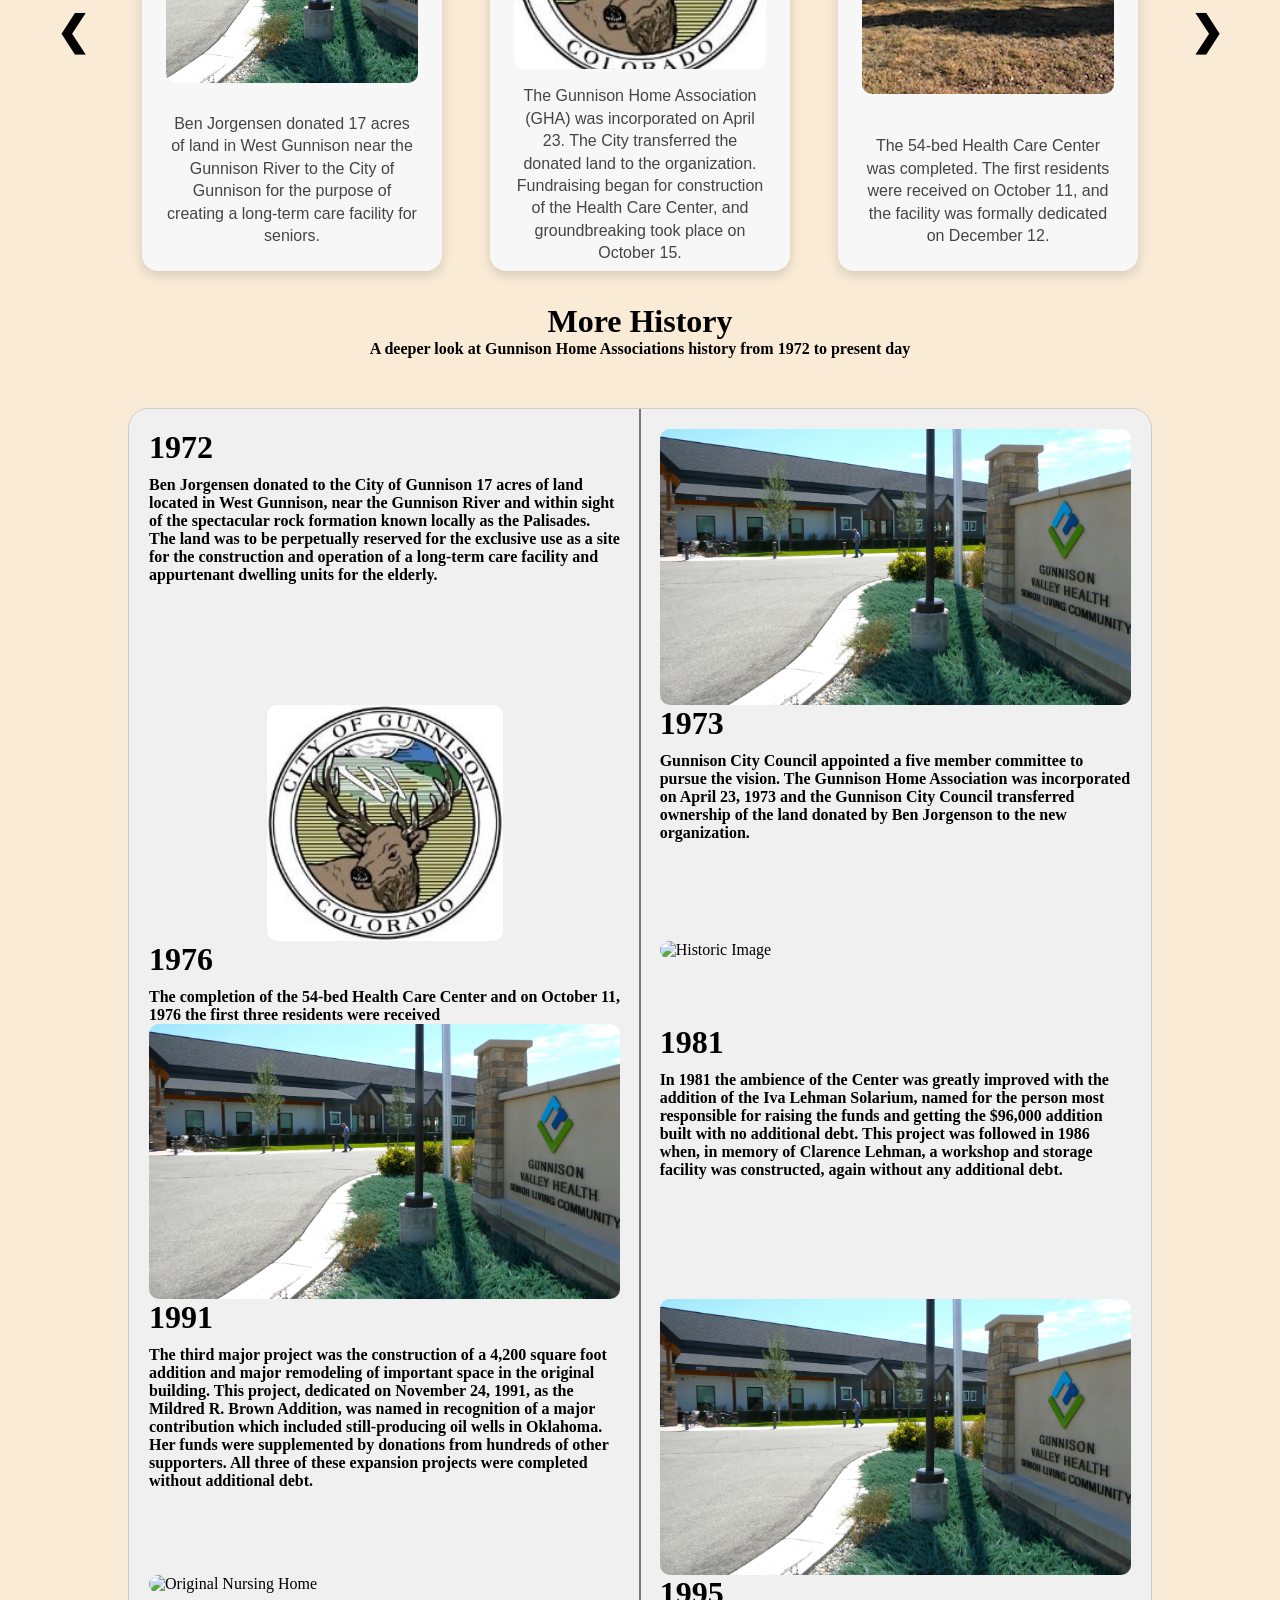
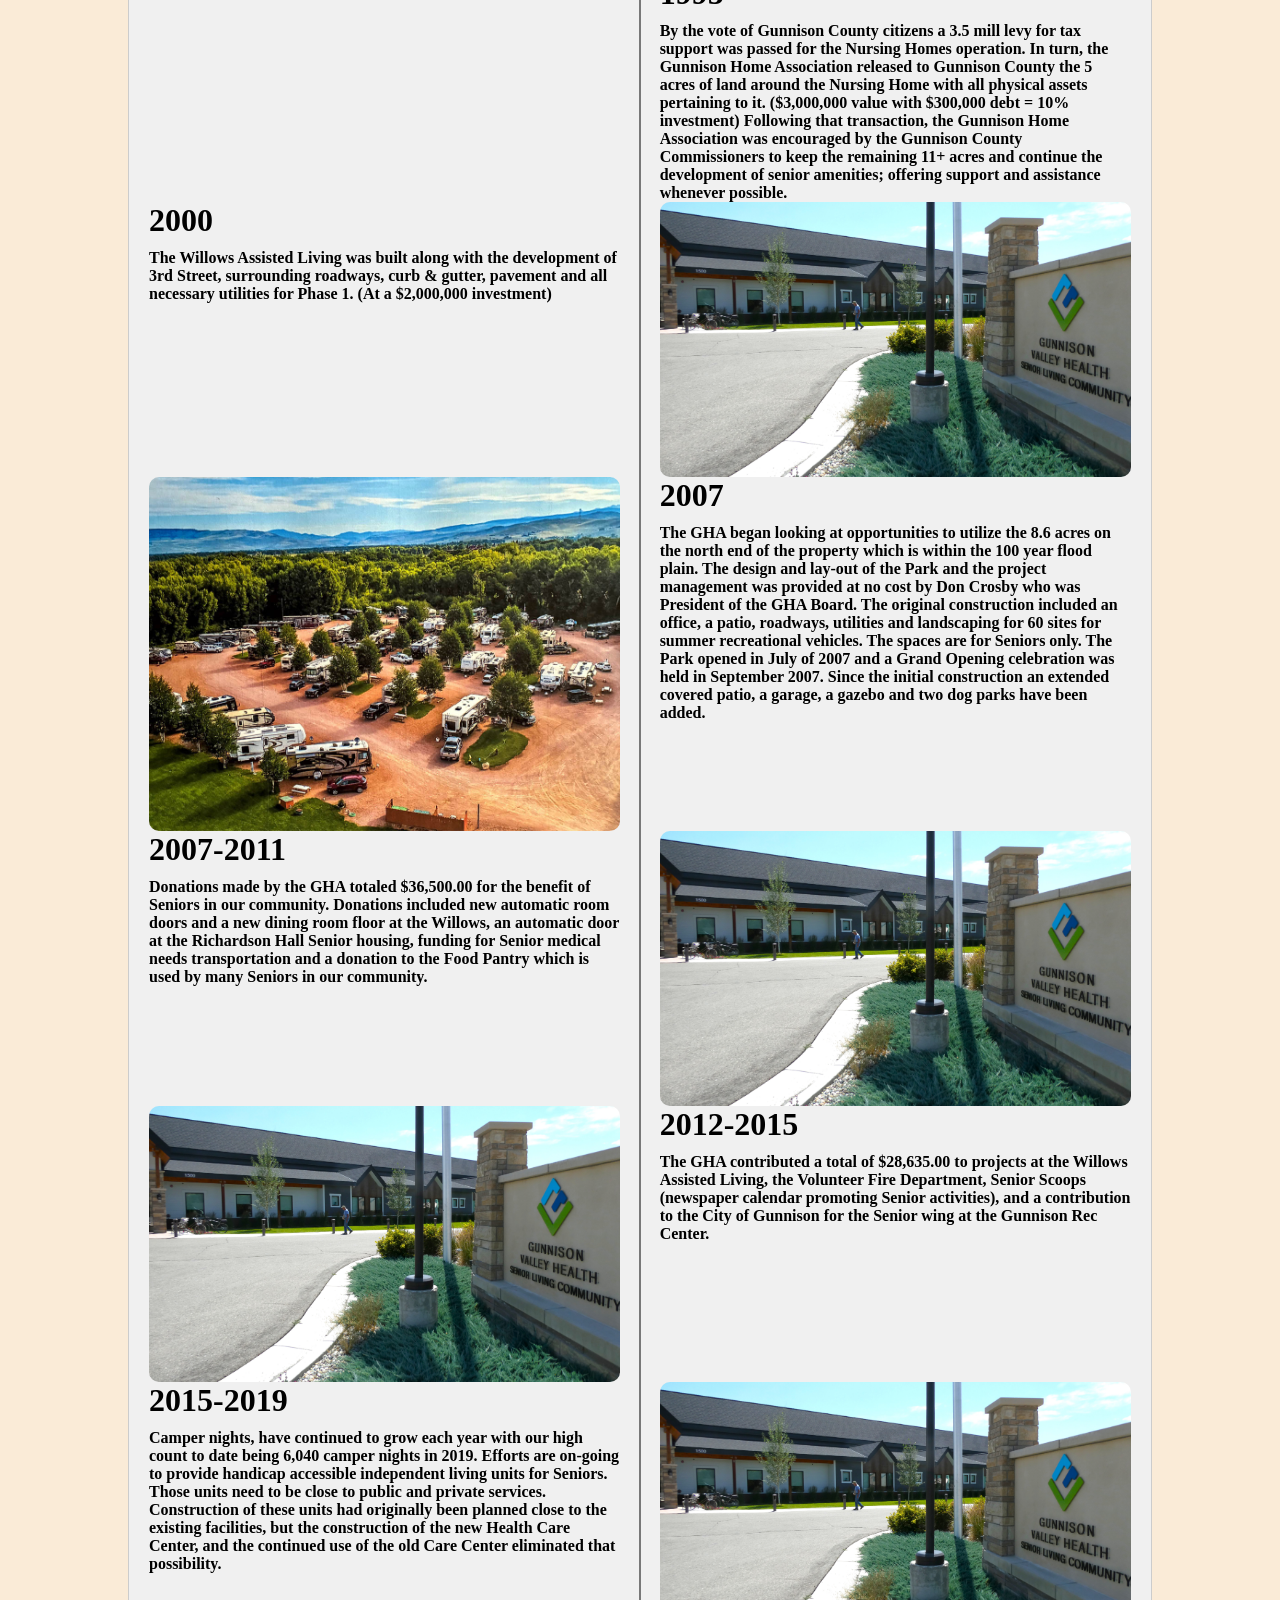
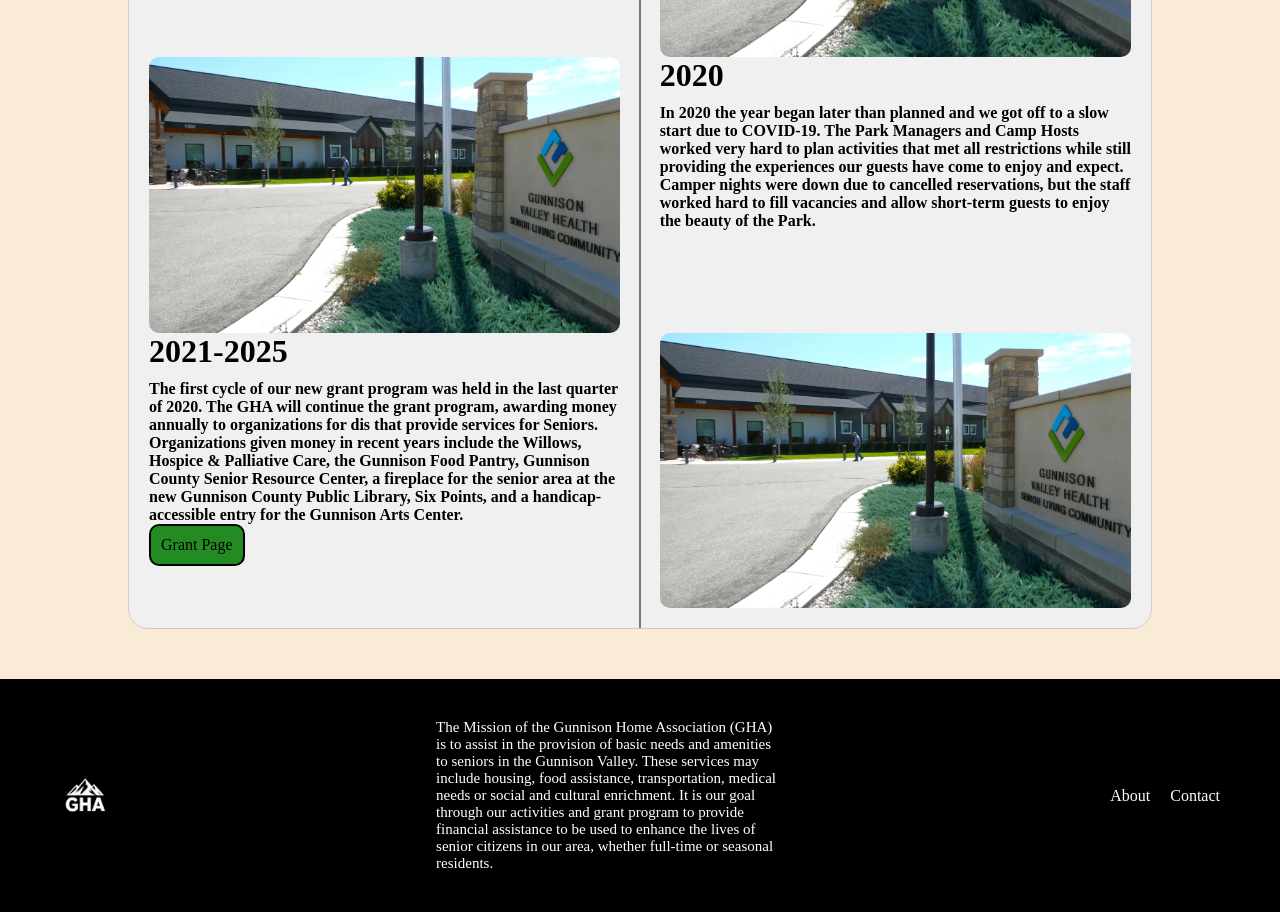
==== commit dddac398: "History and Grant updates along with new images" ====
--- a/about.html
+++ b/about.html
@@ -158,7 +158,7 @@
       </div>
 
       <div class="right-image">
-        <img src="aboutPhotos/originalBuilding.jpg" alt="Historic Image">
+        <img src="aboutPhotos/oldNursingHome.jpg" alt="Historic Image">
       </div>
     </div>
 
@@ -193,7 +193,7 @@
 
     <div class="history-row">
       <div class="left-image">
-        <img src="temp.jpg" alt="Historic Image">
+        <img src="aboutPhotos/oldNursingHome.jpg" alt="Original Nursing Home">
       </div>
 
       <div class="right-side">
@@ -237,7 +237,11 @@
         <div class="year"><h1>2007</h1></div>
         <div class="content">
           <b>
-            The GHA began looking at opportunities to utilize the 8.6 acres on the north end of the property which is within the 100 year flood plain.  The design and lay-out of the Park and the project management was provided at no cost by Don Crosby who was President of the GHA Board.  The original construction included an office, a patio, roadways, utilities and landscaping for 60 sites for summer recreational vehicles.  The spaces are for Seniors only.   The Park opened in July of 2007 and a Grand Opening celebration was held in September 2007.  Since the initial construction an extended covered patio, a garage, a gazebo and two dog parks have been added.             
+            The GHA began looking at opportunities to utilize the 8.6 acres on the north end of the property which is within the 100 year 
+            flood plain.  The design and lay-out of the Park and the project management was provided at no cost by Don Crosby who was President
+             of the GHA Board.  The original construction included an office, a patio, roadways, utilities and landscaping for 60 sites for 
+             summer recreational vehicles.  The spaces are for Seniors only.   The Park opened in July of 2007 and a Grand Opening celebration
+              was held in September 2007.  Since the initial construction an extended covered patio, a garage, a gazebo and two dog parks have been added.             
           </b>
         </div>
       </div>
@@ -248,7 +252,9 @@
         <div class="year"><h1>2007-2011 </h1></div>
         <div class="content">
           <b>
-            donations made by the GHA for the benefit of Seniors in our community included new automatic room doors and a new dining room floor at the Willows, an automatic door at the Richardson Hall Senior housing, funding for Senior medical needs transportation and a donation to the Food Pantry which is used by many Seniors in our community.  A contribution to the Boomers Senior Group and a donation to Palliative Care totaled $36,500.00 for the benefit of Seniors in our valley.
+            Donations made by the GHA totaled $36,500.00 for the benefit of Seniors in our community. Donations included new automatic room doors and a new dining room floor 
+            at the Willows, an automatic door at the Richardson Hall Senior housing, funding for Senior medical needs transportation and a 
+            donation to the Food Pantry which is used by many Seniors in our community.
 
           </b>
         </div>
@@ -267,52 +273,70 @@
         <div class="year"><h1>2012-2015</h1></div>
         <div class="content">
           <b>
-            The GHA contributed a total of $28,635.00 to projects at the Willows Assisted Living,  the Volunteer Fire Department, Senior Scoops (newspaper calendar promoting Senior activities), and a contribution to the City of Gunnison for the Senior wing at the Gunnison Rec Center.          </b>
-        </div>
-      </div>
-    </div>
-
-    <div class="history-row">
-      <div class="left-side">
-        <div class="year"><h1>2015-2020</h1></div>
-        <div class="content">
-          <b>
-            Camper nights, except for 2020, have continued to grow each year with our high count to date being 6,040 camper nights in 2019.
-
-            Efforts are on-going to provide handicap accessible independent living units for Seniors.  Those units need to be close to public and private services.  Construction of these units had originally been planned close to the existing facilities, but the construction of the new Health Care Center, and the continued use of the old Care Center has eliminated that possibility.
-
-            In 2020 the year began later than planned and we got off to a slow start due to COVID-19.  The Park Managers and Camp Hosts worked very hard to plan activities that met all restriction and still provided the experiences our guests have come to enjoy and expect.  Camper nights were down due to reservations that were cancelled, but our staff worked hard to fill the vacancies and allow short term guests to enjoy the beauty of the Park.
-
-          </b>
-        </div>
-      </div>
-
-      <div class="right-image">
-        <img src="temp.jpg" alt="Historic Image">
-      </div>
-    </div>
-
-    <div class="history-row">
-      <div class="left-image">
-        <img src="temp.jpg" alt="Historic Image">
-      </div>
-
-      <div class="right-side">
-        <div class="year"><h1>2020-2025</h1></div>
-        <div class="content">
-          <b>
-            The first cycle of our new grant program was held in the last quarter of 2020.  The GHA will continue the grant program, awarding money annually to organizations that provide services for Seniors.  Organizations given money in 2021 for use in 2022 include the Willows, Hospice & Palliative Care, the Gunnison Food Pantry, Gunnison County Senior Resource Center, a fireplace for the senior area at the new Gunnison County Public Library, Six Points, and a handicap-accessible entry for the Gunnison Arts Center.  Contributions in 2021 totaled $64,225.16
-
-            2022 – The grant cycle continued funding $52,050.00 of need in our community.
-
-            2023 – The regular grant cycle awarded $51,745.00 to be given in 2024.
-
-            In addition concerns were raised about the memory care wing at the Gunnison Health Care Center being closed and those residents being moved back into the general population.  Board member Bill Knowles was particularly vocal about this need.  Gunnison Valley Health asserted that it was closed due to staffing issues and low census at the Health Care Center.  The hospital administration asked GHA for $250,000 to help complete work on their “campus”.  At that time they were trying to complete remodeling the old Care Center into apartments for travelling nurses to help resolve staffing issues.  The funding request was approved, but contingent on the opening of the Blue Mesa (memory care) wing.
-
-            2024 - The regular grant cycle contributed funding to Gunnison Senior Center Senior Meals, Gunnison Valley Heat, the Food Pantry, Gunnison Valley Animal Welfare League, the Willows, Six Points, Mountain Roots and Gunnison Valley Health Hospice.  The grants awarded totaled $52,345.92 to services that benefit Seniors in 2025.
-
-          </b>
-        </div>
+            The GHA contributed a total of $28,635.00 to projects at the Willows Assisted Living,  the Volunteer Fire Department,
+             Senior Scoops (newspaper calendar promoting Senior activities), and a contribution to the City of Gunnison for the Senior 
+             wing at the Gunnison Rec Center.</b>
+        </div>
+      </div>
+    </div>
+
+    <div class="history-row">
+      <div class="left-side">
+        <div class="year"><h1>2015-2019</h1></div>
+        <div class="content">
+          <b>
+            Camper nights, have continued to grow each year with our high count to date being 6,040 camper nights in 2019.
+
+            Efforts are on-going to provide handicap accessible independent living units for Seniors.  
+            Those units need to be close to public and private services.  Construction of these units had originally 
+            been planned close to the existing facilities, but the construction of the new Health Care Center, and the 
+            continued use of the old Care Center eliminated that possibility.
+            </b>
+        </div>
+      </div>
+
+      <div class="right-image">
+        <img src="temp.jpg" alt="Historic Image">
+      </div>
+    </div>
+
+    <div class="history-row">
+      <div class="left-image">
+        <img src="temp.jpg" alt="Historic Image">
+      </div>
+
+      <div class="right-side">
+        <div class="year"><h1>2020</h1></div>
+        <div class="content">
+          <b>
+            In 2020 the year began later than planned and we got off to a slow start due to COVID-19. 
+            The Park Managers and Camp Hosts worked very hard to plan activities that met all restrictions 
+            while still providing the experiences our guests have come to enjoy and expect. Camper nights were 
+            down due to cancelled reservations, but the staff worked hard to fill vacancies and allow short-term 
+            guests to enjoy the beauty of the Park.
+          </b>
+        </div>
+      </div>
+    </div>
+
+
+    <div class="history-row">
+
+      <div class="left-side">
+        <div class="year"><h1>2021-2025</h1></div>
+        <div class="content">
+          <b>
+            The first cycle of our new grant program was held in the last quarter of 2020. The GHA will continue the grant program, awarding money 
+            annually to organizations for dis that provide services for Seniors.  Organizations given money in recent years include the Willows, 
+            Hospice & Palliative Care, the Gunnison Food Pantry, Gunnison County Senior Resource Center, a fireplace for the senior area at the new
+            Gunnison County Public Library, Six Points, and a handicap-accessible entry for the Gunnison Arts Center.  
+          </b><br>
+          <a class = "standardButton" href="grants.html">Grant Page</a> 
+        </div>
+      </div>
+
+      <div class="right-image">
+        <img src="temp.jpg" alt="Historic Image">
       </div>
     </div>
 
--- a/aboutStyle.css
+++ b/aboutStyle.css
@@ -91,6 +91,59 @@
 
 }
 
+/* === Drop Down ===*/
+
+/* The dropdown container */
+.dropdown {
+  float: left;
+  overflow: hidden;
+}
+
+/* Dropdown button */
+.dropdown .dropbtn {
+  font-size: 1vw;
+  border: none;
+  outline: none;
+  color: white;
+  padding: 14px 16px;
+  background-color: inherit;
+  font-family: inherit; /* Important for vertical align on mobile phones */
+  margin: 0; /* Important for vertical align on mobile phones */
+}
+
+.dropdown:hover .dropbtn {
+  background-color: #78fa2c;
+}
+
+/* Dropdown content (hidden by default) */
+.dropdown-content {
+  display: none;
+  position: absolute;
+  background-color: #f9f9f9;
+  min-width: 160px;
+  box-shadow: 0px 8px 16px 0px rgba(0,0,0,0.2);
+  z-index: 1;
+}
+
+/* Links inside the dropdown */
+.dropdown-content a {
+  float: none;
+  color: black;
+  padding: 12px 16px;
+  text-decoration: none;
+  display: block;
+  text-align: left;
+}
+
+/* Add a grey background color to dropdown links on hover */
+.dropdown-content a:hover {
+  background-color: #ddd;
+}
+
+/* Show the dropdown menu on hover */
+.dropdown:hover .dropdown-content {
+  display: block;
+}
 /* ======= MOBILE NAV MENU ======= */
 @media (max-width: 768px) {
   .navLinks {
@@ -124,62 +177,16 @@
   .hamburger {
     display: block;
   }
-}
-
-/* === Drop Down ===*/
-
-/* The dropdown container */
-.dropdown {
-  float: left;
-  overflow: hidden;
-}
-
-/* Dropdown button */
-.dropdown .dropbtn {
-  font-size: 1rem;
-  border: none;
-  outline: none;
-  color: white;
-  padding: 14px 16px;
-  background-color: inherit;
-  font-family: inherit; /* Important for vertical align on mobile phones */
-  margin: 0; /* Important for vertical align on mobile phones */
-}
-
-.dropdown:hover .dropbtn {
-  background-color: #78fa2c;
-}
-
-/* Dropdown content (hidden by default) */
-.dropdown-content {
-  display: none;
-  position: absolute;
-  background-color: #f9f9f9;
-  min-width: 160px;
-  box-shadow: 0px 8px 16px 0px rgba(0,0,0,0.2);
-  z-index: 1;
-}
-
-/* Links inside the dropdown */
-.dropdown-content a {
-  float: none;
-  color: black;
-  padding: 12px 16px;
-  text-decoration: none;
-  display: block;
-  text-align: left;
-}
-
-/* Add a grey background color to dropdown links on hover */
-.dropdown-content a:hover {
-  background-color: #ddd;
-}
-
-/* Show the dropdown menu on hover */
-.dropdown:hover .dropdown-content {
-  display: block;
-}
-
+  
+  .dropdown .dropbtn {
+    font-size: clamp(14px, 3.5vw, 20px);
+    color: white;
+    background-color: inherit;
+    border: none;
+    outline: none;
+    font-family: inherit;
+  }
+}
 
 /* ABOUT IMAGE */
 #scrollImage,
@@ -349,7 +356,7 @@
   cursor: pointer;
   font-size: 2.5rem;     /* slightly larger arrows */
   font-weight: bold;
-  color: #ffffff;
+  color: #000000;
   text-decoration: none;
   padding: 0.5rem 1rem;
   user-select: none;
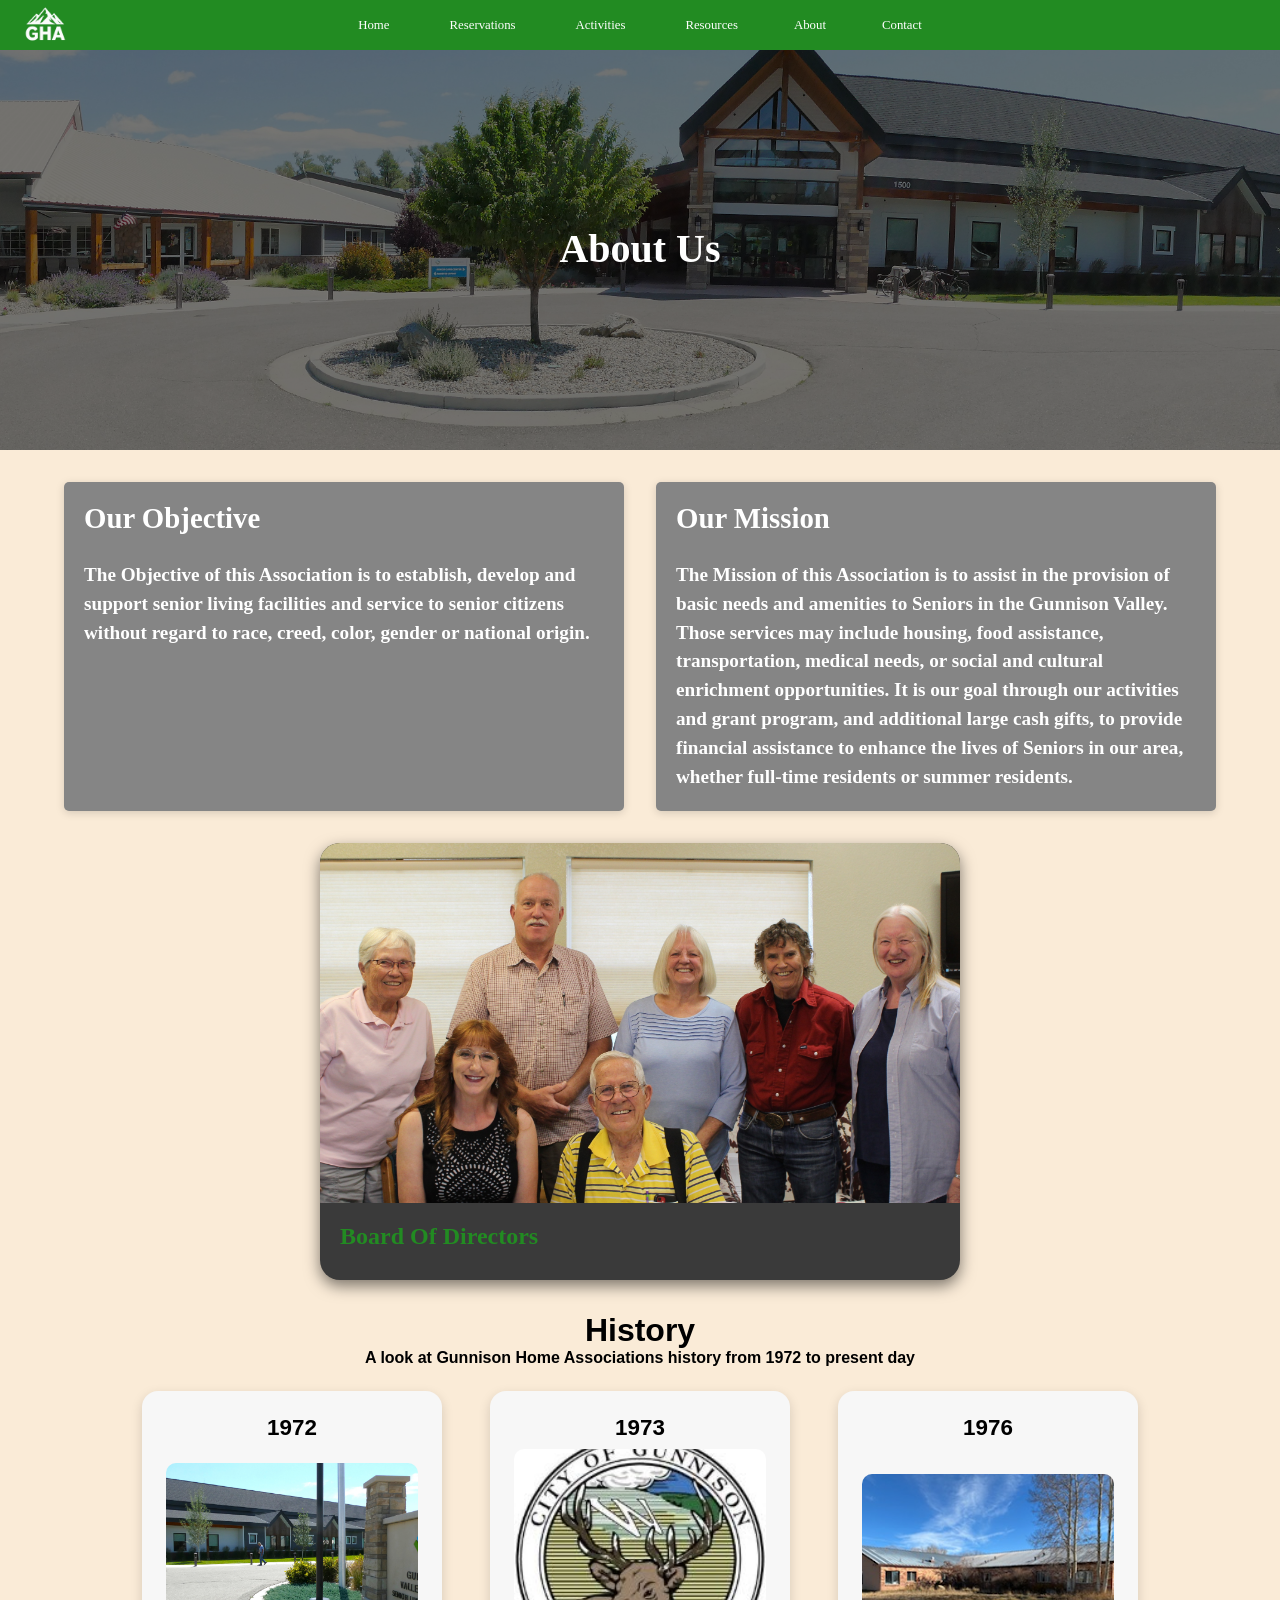
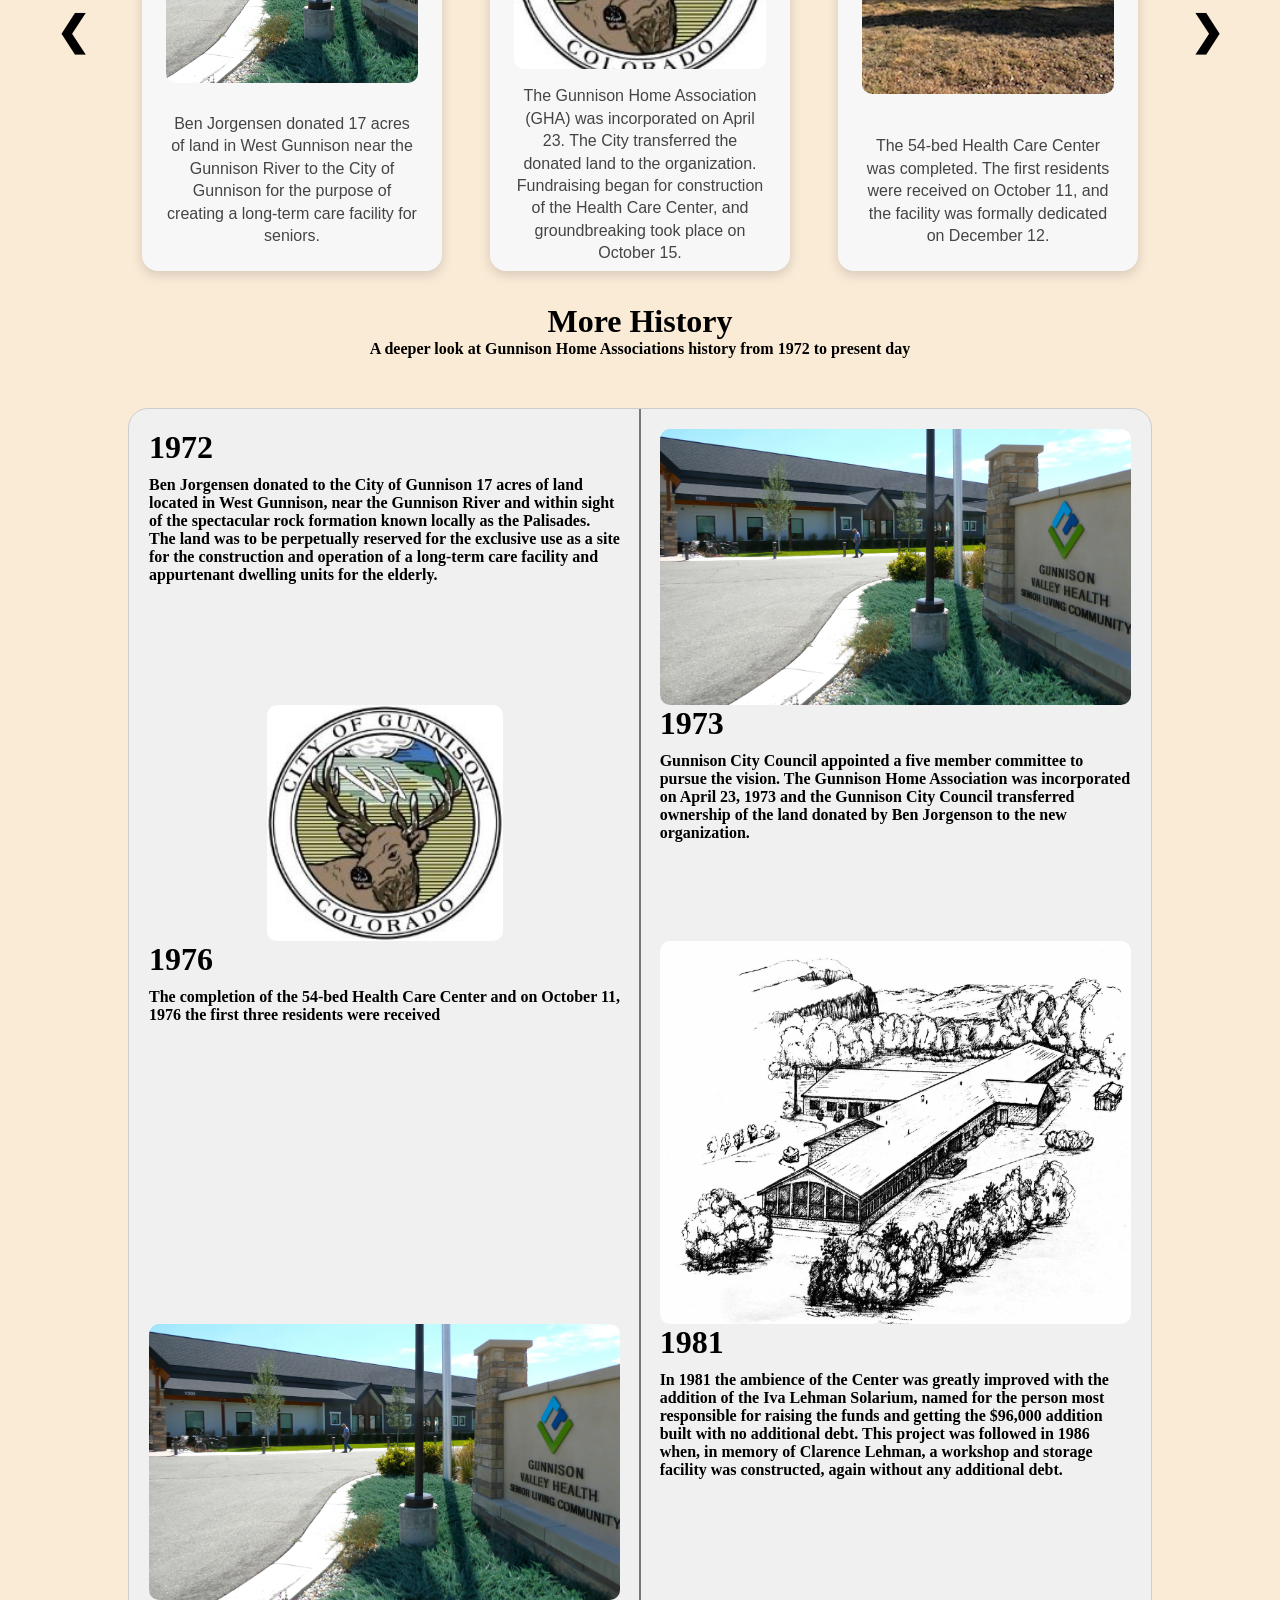
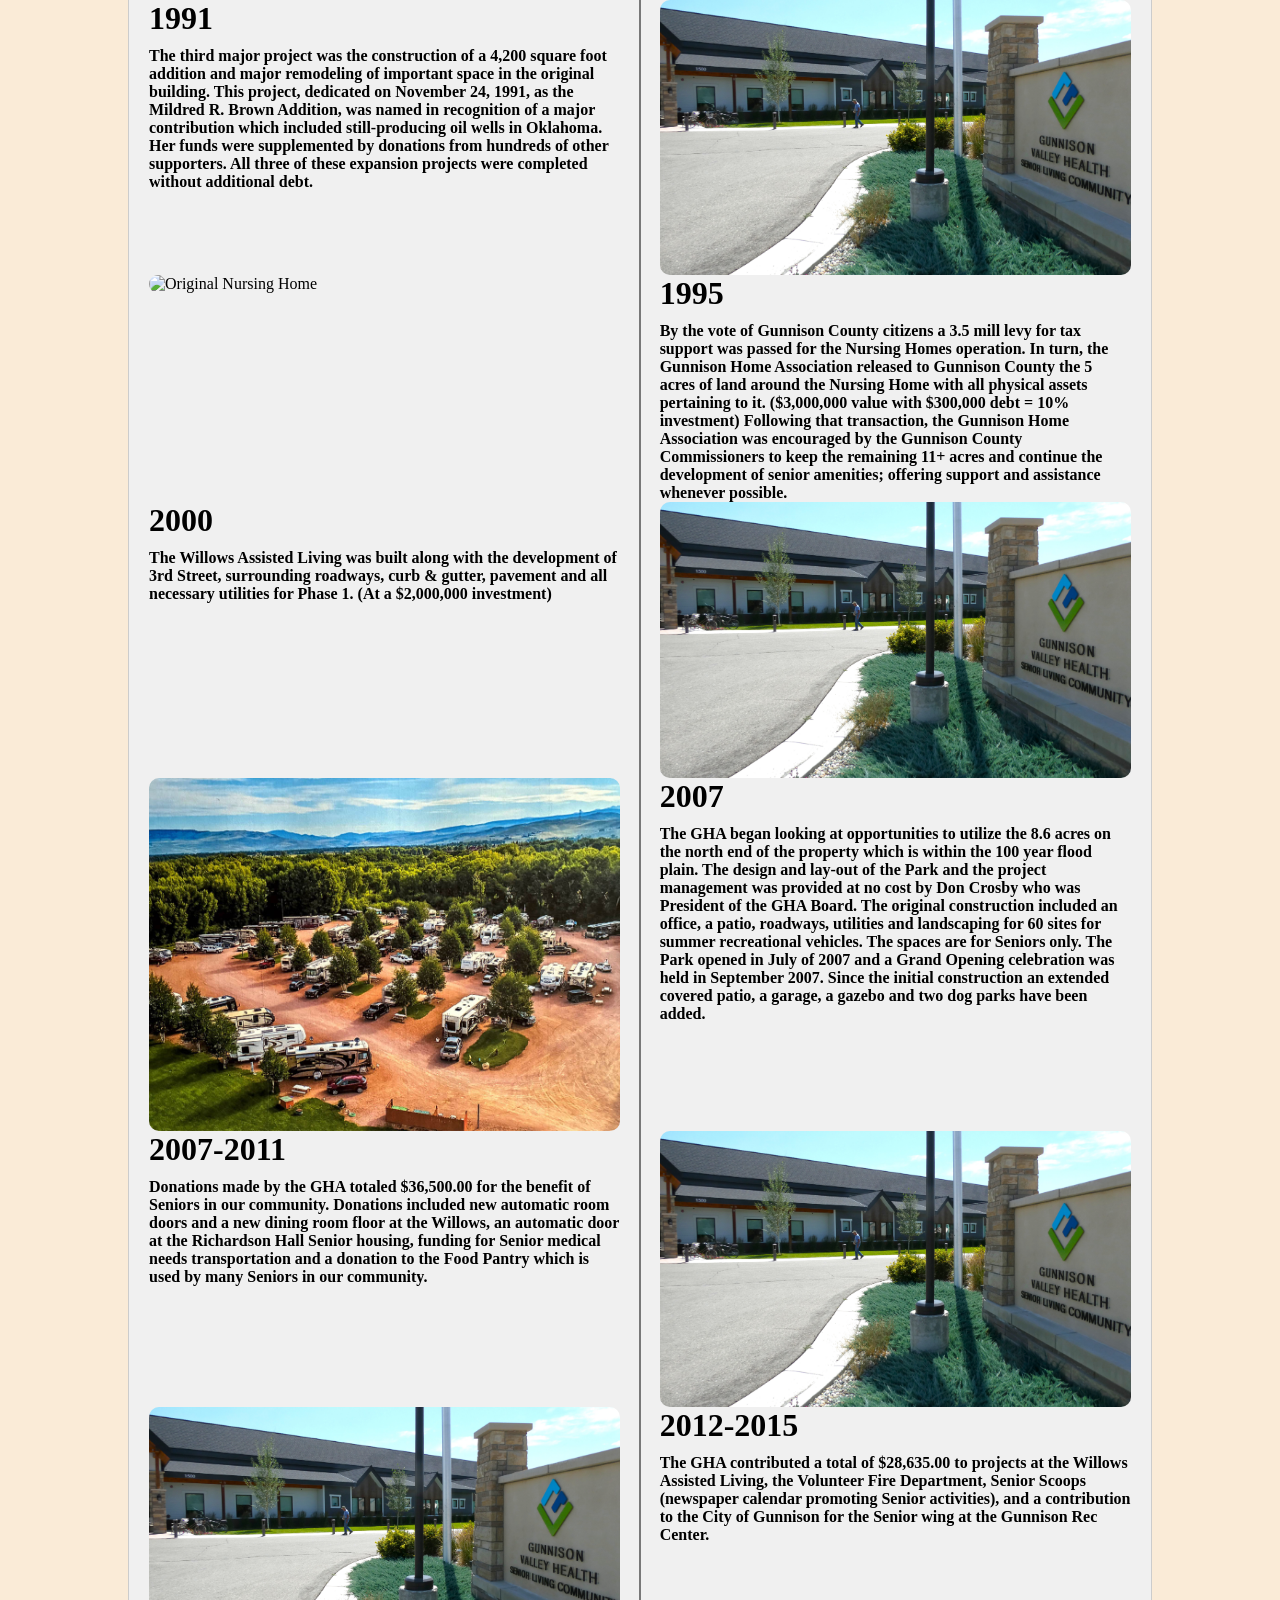
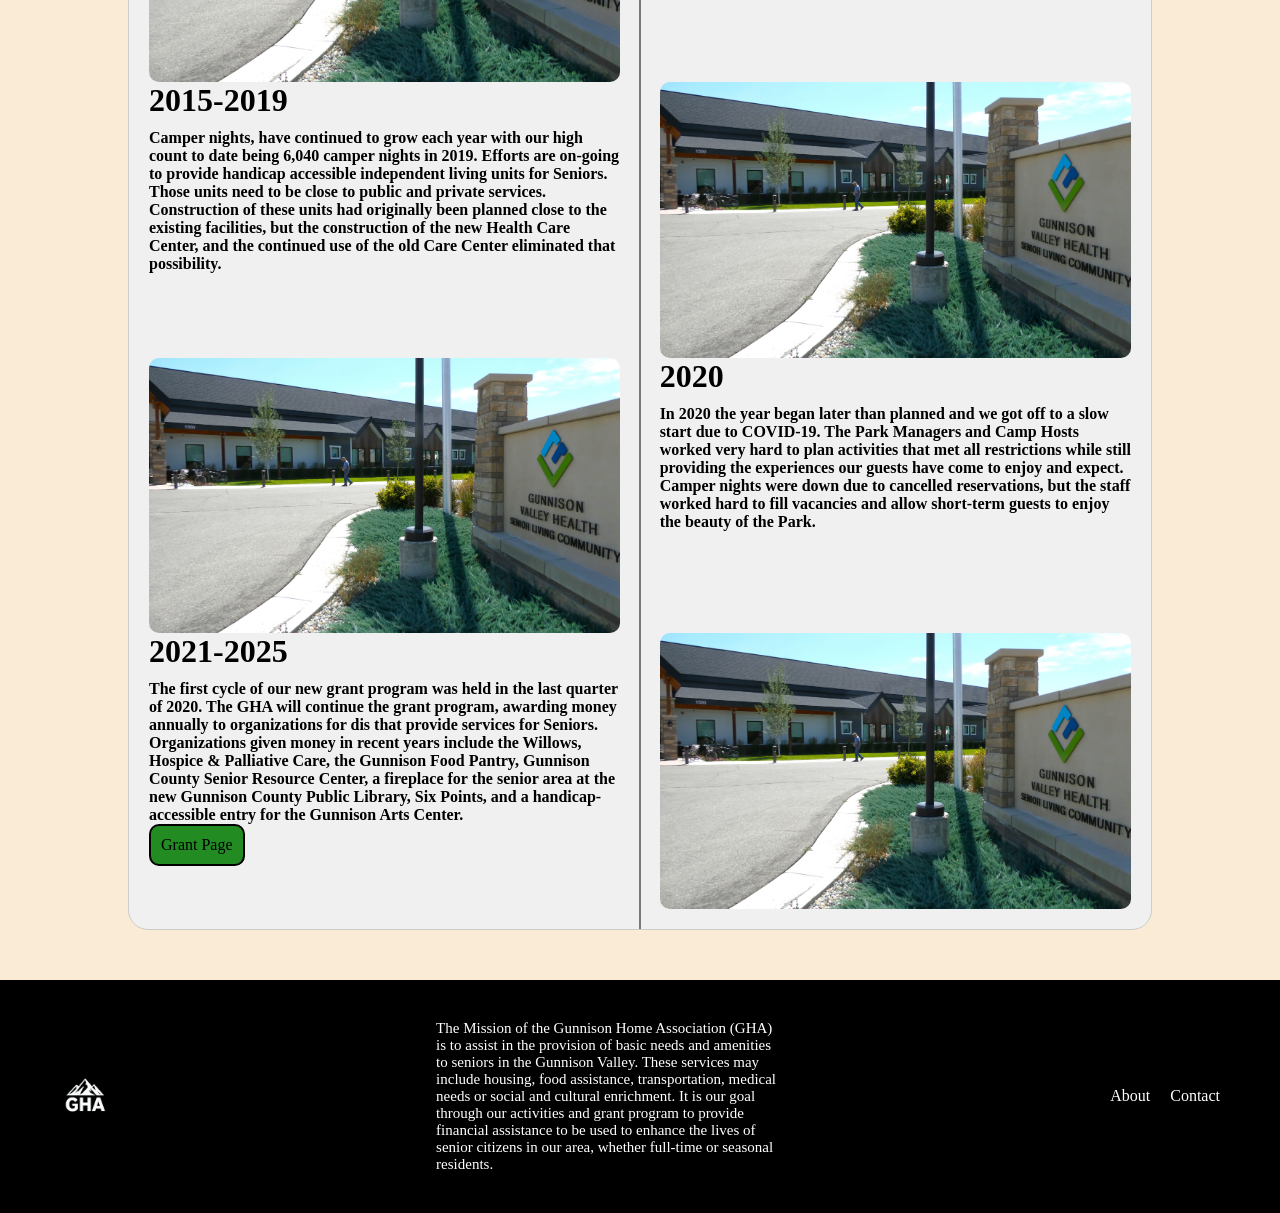
==== commit 81b05030: "1/25/2026 Revision" ====
--- a/about.html
+++ b/about.html
@@ -193,7 +193,7 @@
 
     <div class="history-row">
       <div class="left-image">
-        <img src="aboutPhotos/oldNursingHome.jpg" alt="Original Nursing Home">
+        <img src="" alt="Original Nursing Home">
       </div>
 
       <div class="right-side">
